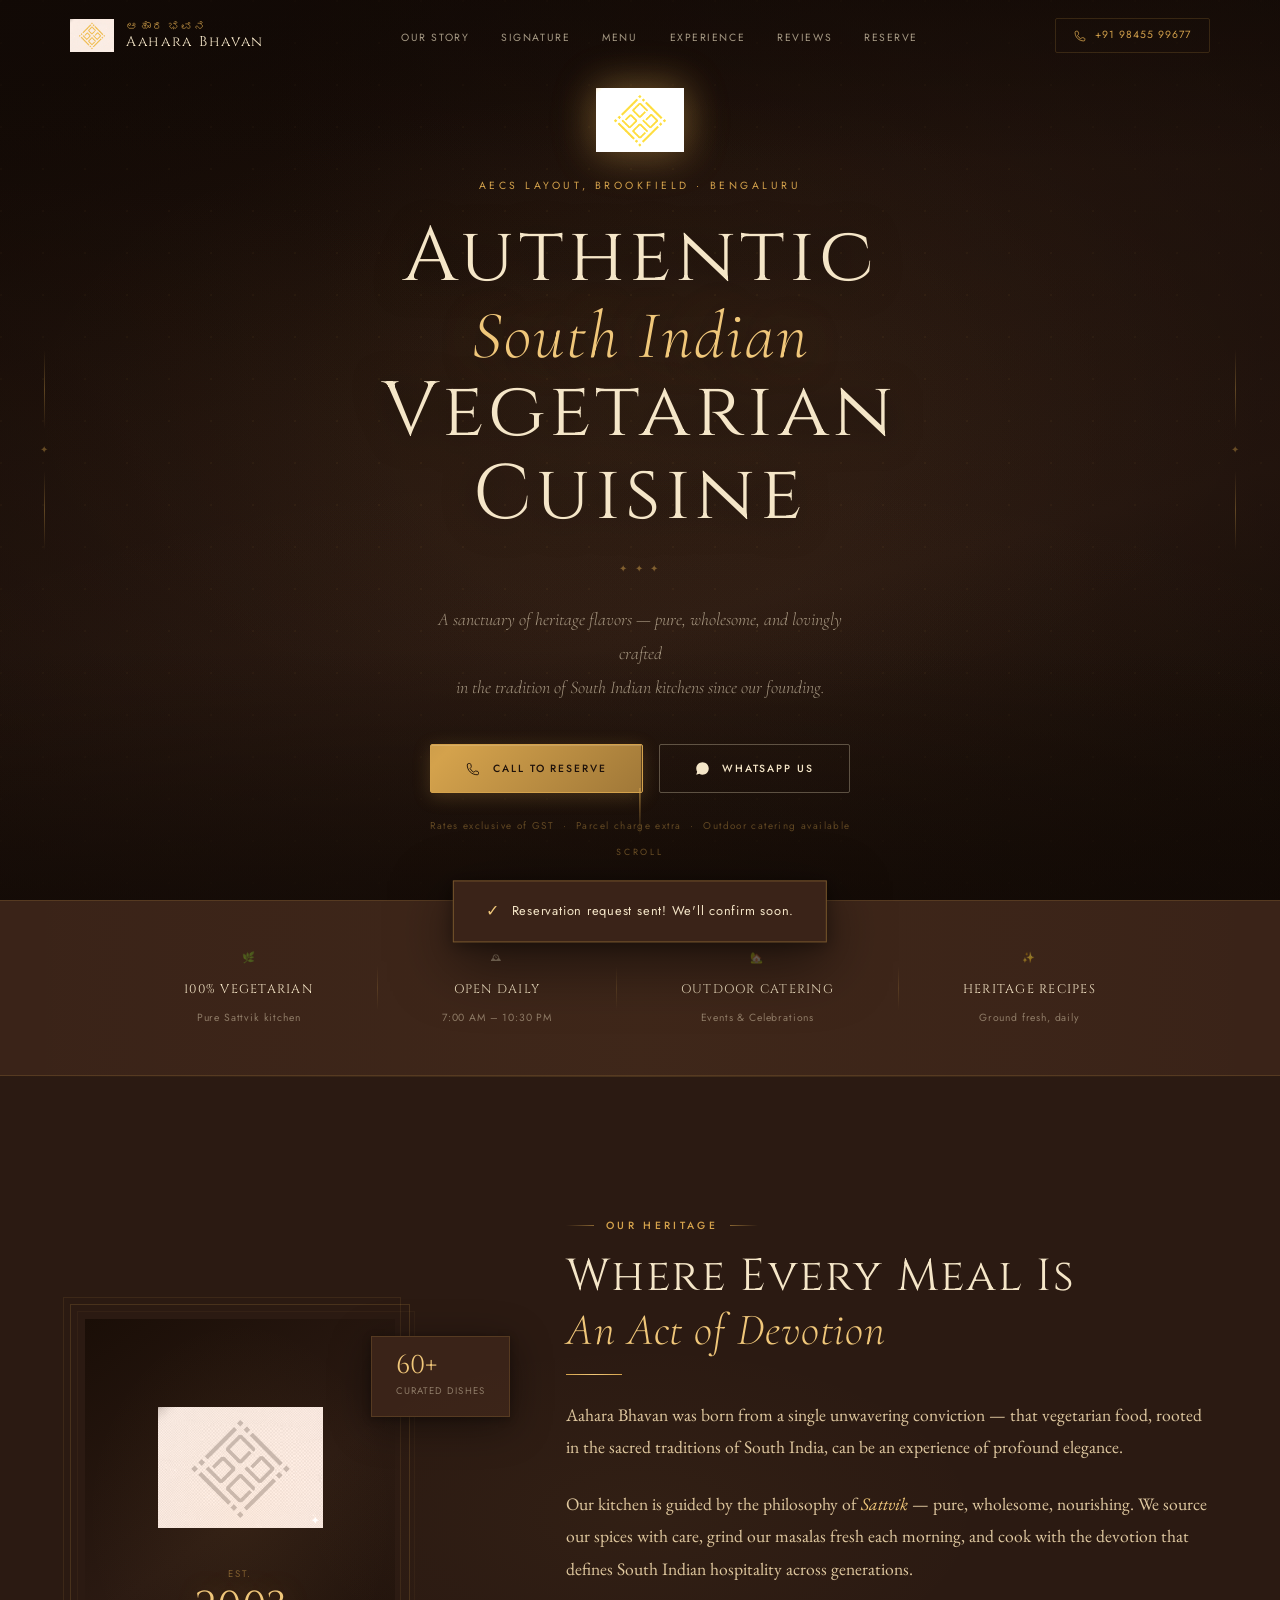
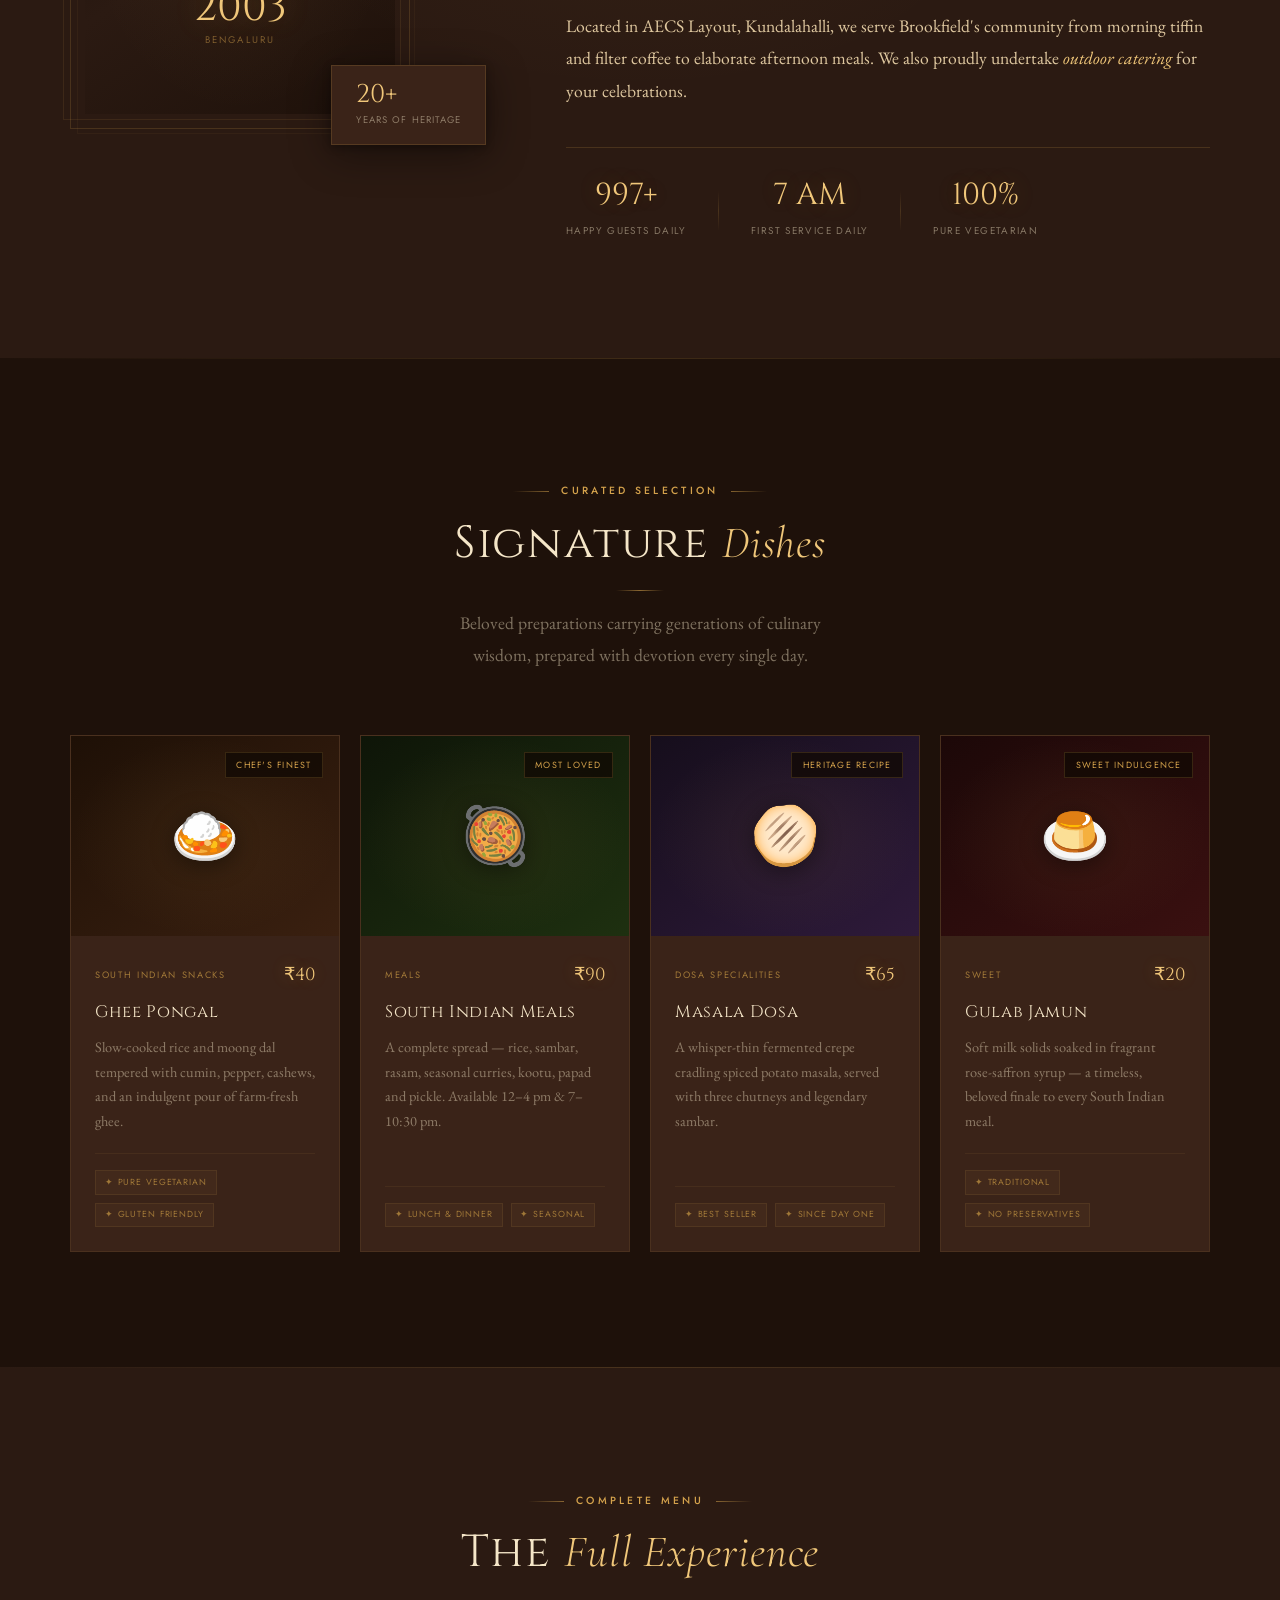
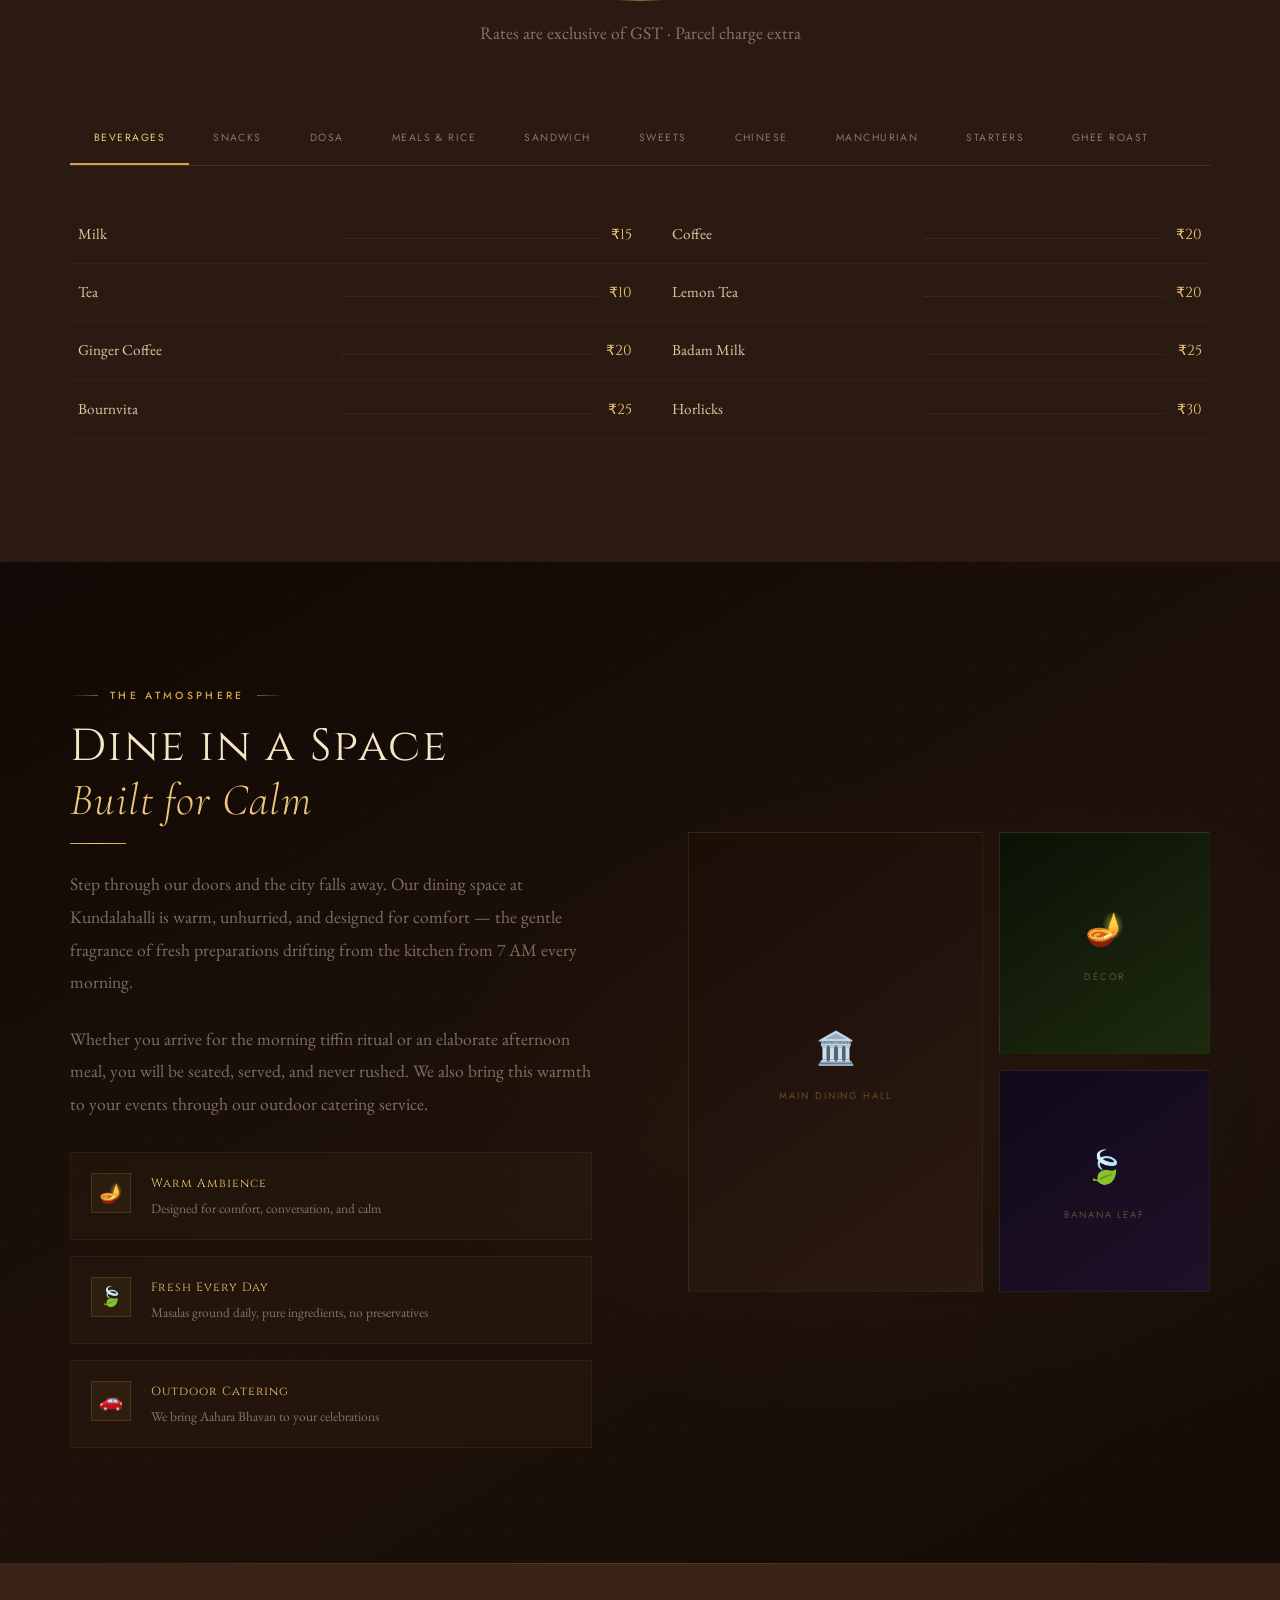
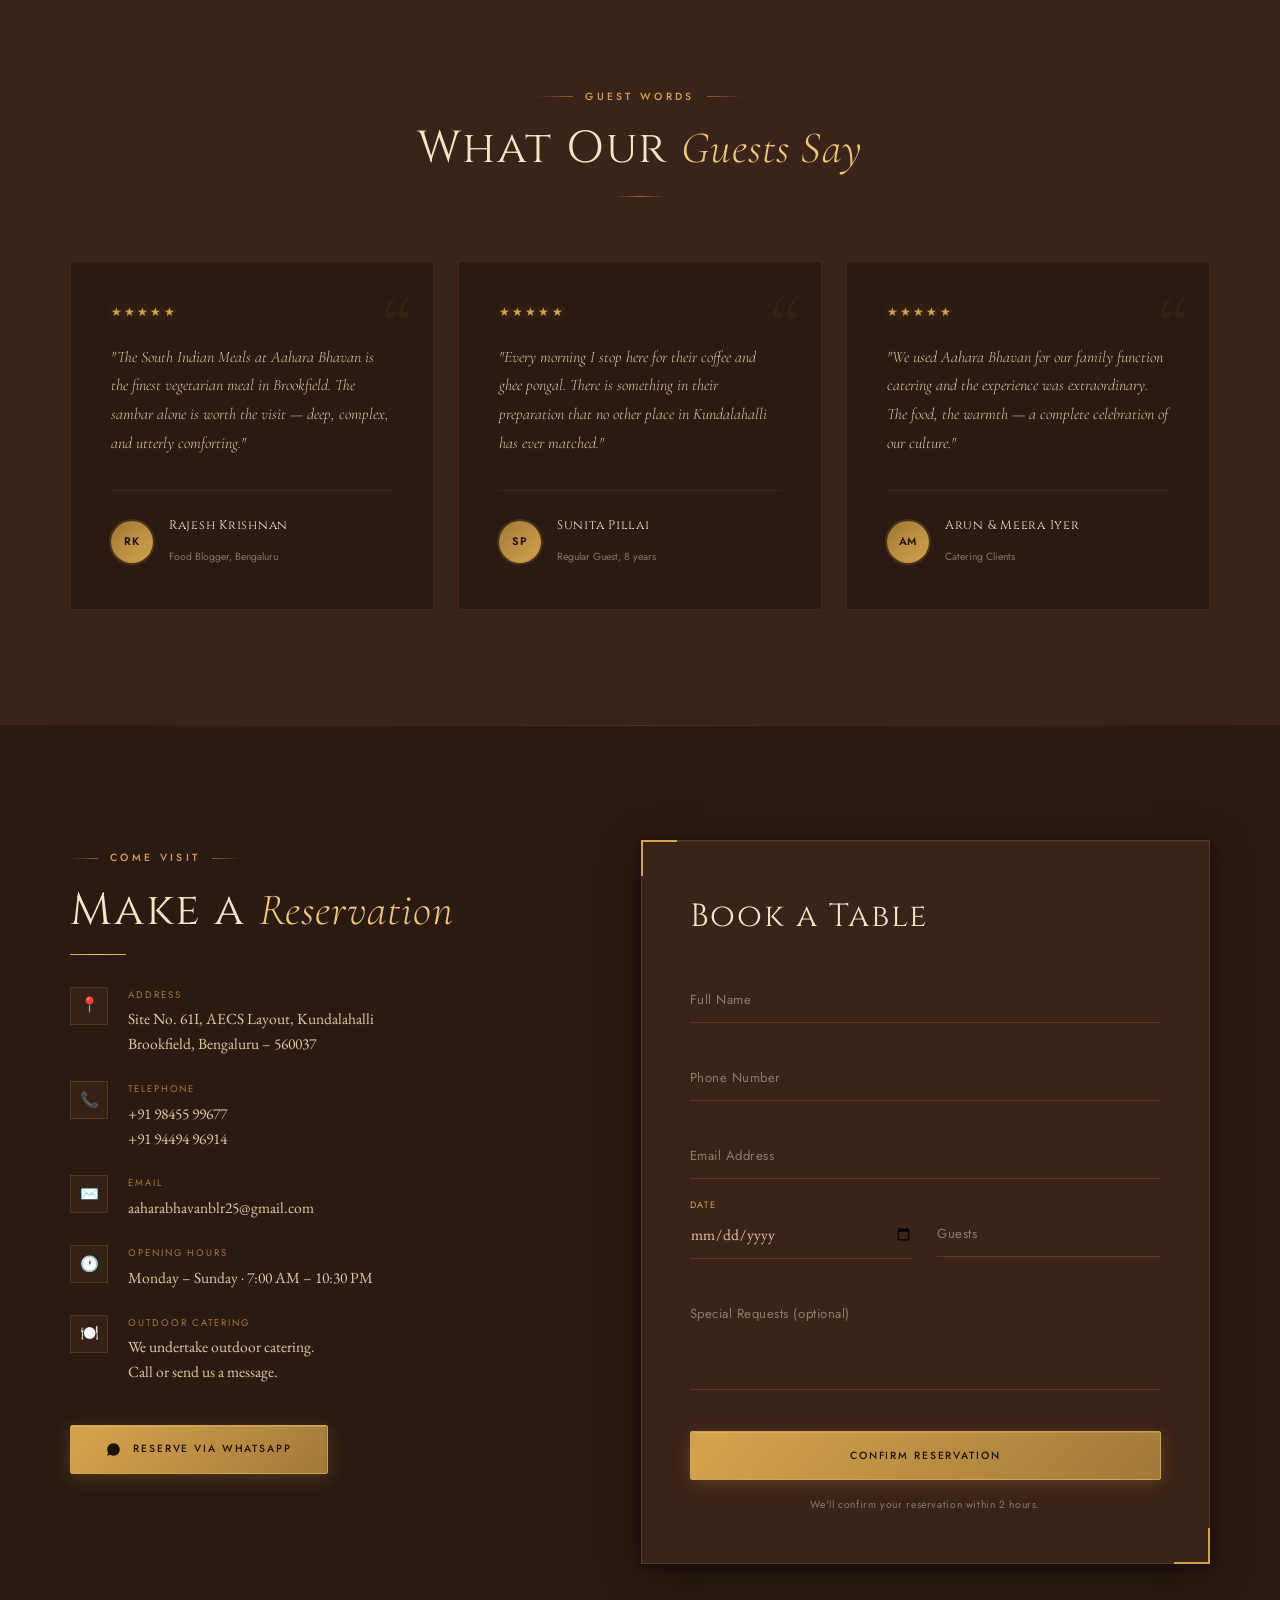
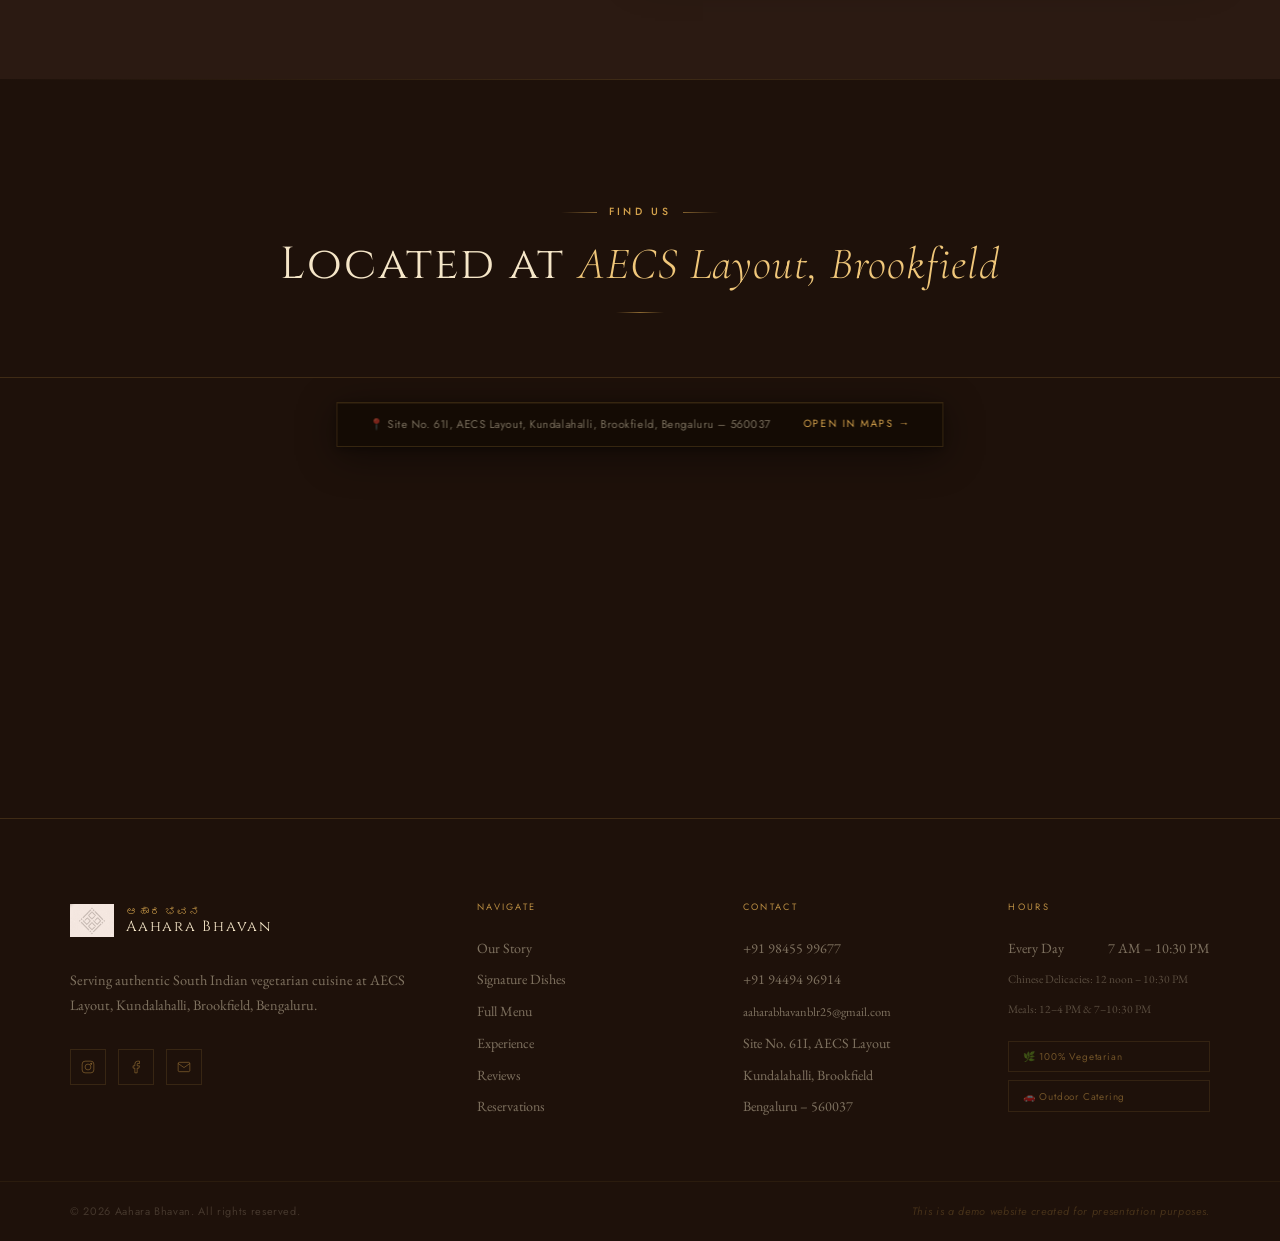
==== index.html @ 6ca9d51d "initial commit" ====
<!DOCTYPE html>
<html lang="en">
<head>
  <meta charset="UTF-8" />
  <meta name="viewport" content="width=device-width, initial-scale=1.0" />
  <meta name="description" content="Aahara Bhavan — Authentic South Indian Vegetarian Cuisine. AECS Layout, Kundalahalli, Brookfield, Bengaluru-560037. Pure vegetarian. Outdoor catering available." />
  <meta name="keywords" content="South Indian vegetarian restaurant, Bengaluru, dosa, thali, Aahara Bhavan, AECS Layout, Kundalahalli, Brookfield, outdoor catering" />
  <meta property="og:title" content="Aahara Bhavan | Authentic South Indian Vegetarian Cuisine" />
  <meta property="og:description" content="A sanctuary of authentic South Indian vegetarian cuisine in Brookfield, Bengaluru." />
  <meta property="og:type" content="website" />
  <title>Aahara Bhavan | Authentic South Indian Vegetarian Cuisine</title>

  <link rel="preconnect" href="https://fonts.googleapis.com" />
  <link rel="preconnect" href="https://fonts.gstatic.com" crossorigin />
  <link href="https://fonts.googleapis.com/css2?family=Cinzel:wght@400;500;600&family=Cormorant+Garamond:ital,wght@0,300;0,400;0,500;1,300;1,400;1,500&family=EB+Garamond:ital,wght@0,400;0,500;1,400;1,500&family=Jost:wght@300;400;500&display=swap" rel="stylesheet" />
  <link rel="stylesheet" href="style.css" />
</head>
<body>

<!-- ============================================================
     PRE-LOADER
============================================================ -->
<div class="preloader" id="preloader">
  <!-- Cinematic particle field -->
  <div class="pl-particles" aria-hidden="true">
    <span class="pl-particle"></span><span class="pl-particle"></span>
    <span class="pl-particle"></span><span class="pl-particle"></span>
    <span class="pl-particle"></span><span class="pl-particle"></span>
    <span class="pl-particle"></span><span class="pl-particle"></span>
  </div>
  <!-- Ambient ring -->
  <div class="pl-ring" aria-hidden="true"></div>
  <div class="pl-ring pl-ring--2" aria-hidden="true"></div>

  <div class="preloader-inner">
    <!-- The actual logo SVG with stroke-draw animation -->
    <img src="[data-uri]" alt="" class="pl-logo-img" aria-hidden="true" />
    <!-- Text reveal -->
    <div class="pl-text-wrap">
      <p class="pl-name">Aahara Bhavan</p>
      <div class="pl-rule" aria-hidden="true"></div>
      <p class="pl-tagline">Authentic South Indian Cuisine</p>
    </div>
    <!-- Progress bar -->
    <div class="pl-progress" aria-hidden="true">
      <div class="pl-progress__bar"></div>
    </div>
  </div>
</div>

<!-- ============================================================
     NAVIGATION
============================================================ -->
<nav class="navbar" id="navbar" role="navigation" aria-label="Main navigation">
  <div class="nav-container">

    <!-- Logo -->
    <a href="#hero" class="nav-logo" aria-label="Aahara Bhavan Home">
      <img src="[data-uri]" alt="Aahara Bhavan Logo" class="logo-img" />
      <div class="logo-wordmark">
        <span class="logo-script">ಆಹಾರ ಭವನ</span>
        <span class="logo-name">Aahara Bhavan</span>
      </div>
    </a>

    <!-- Links -->
    <ul class="nav-links" role="list">
      <li><a href="#story"        class="nav-link"><span>Our Story</span></a></li>
      <li><a href="#dishes"       class="nav-link"><span>Signature</span></a></li>
      <li><a href="#menu"         class="nav-link"><span>Menu</span></a></li>
      <li><a href="#experience"   class="nav-link"><span>Experience</span></a></li>
      <li><a href="#testimonials" class="nav-link"><span>Reviews</span></a></li>
      <li><a href="#contact"      class="nav-link"><span>Reserve</span></a></li>
    </ul>

    <!-- CTA + Hamburger -->
    <div class="nav-right">
      <a href="tel:+919845599677" class="nav-phone">
        <svg viewBox="0 0 24 24" fill="none" stroke="currentColor" stroke-width="1.5" aria-hidden="true"><path d="M2 6.5A2.5 2.5 0 014.5 4h1.372c.862 0 1.615.586 1.819 1.426l.75 3a2 2 0 01-.465 1.897L6.5 12a13.5 13.5 0 006 6l1.677-1.476a2 2 0 011.897-.465l3 .75A1.875 1.875 0 0120 18.628V20a2 2 0 01-2 2C8.955 22 2 15.045 2 6.5z"/></svg>
        +91 98455 99677
      </a>
      <button class="nav-toggle" id="navToggle" aria-label="Toggle menu" aria-expanded="false">
        <span class="bar"></span>
        <span class="bar"></span>
        <span class="bar"></span>
      </button>
    </div>

  </div>
</nav>

<!-- ============================================================
     HERO
============================================================ -->
<section class="hero" id="hero" aria-label="Hero">
  <!-- Layered background -->
  <div class="hero-bg" aria-hidden="true">
    <div class="hero-bg__grid"></div>
    <div class="hero-bg__radial"></div>
    <div class="hero-bg__vignette"></div>
  </div>

  <!-- Side ornaments -->
  <div class="hero-ornament hero-ornament--left" aria-hidden="true">
    <div class="orn-line"></div>
    <span class="orn-glyph">✦</span>
    <div class="orn-line"></div>
  </div>
  <div class="hero-ornament hero-ornament--right" aria-hidden="true">
    <div class="orn-line"></div>
    <span class="orn-glyph">✦</span>
    <div class="orn-line"></div>
  </div>

  <!-- Main content -->
  <div class="hero-content">
    <!-- Mark -->
    <div class="hero-mark" aria-hidden="true">
      <img src="[data-uri]" alt="" class="hero-logo-img" />
    </div>

    <p class="hero-location">AECS Layout, Brookfield · Bengaluru</p>

    <h1 class="hero-title">
      <span class="hero-title__line hero-title__line--1">Authentic</span>
      <span class="hero-title__line hero-title__line--2"><em>South Indian</em></span>
      <span class="hero-title__line hero-title__line--3">Vegetarian Cuisine</span>
    </h1>

    <div class="hero-divider" aria-hidden="true">
      <span class="hero-divider__rule"></span>
      <span class="hero-divider__glyph">✦ ✦ ✦</span>
      <span class="hero-divider__rule"></span>
    </div>

    <p class="hero-subtitle">
      A sanctuary of heritage flavors — pure, wholesome, and lovingly crafted<br class="hide-mobile" />
      in the tradition of South Indian kitchens since our founding.
    </p>

    <div class="hero-cta">
      <a href="tel:+919845599677" class="btn btn--gold">
        <svg viewBox="0 0 24 24" fill="none" stroke="currentColor" stroke-width="1.5" aria-hidden="true"><path d="M2 6.5A2.5 2.5 0 014.5 4h1.372c.862 0 1.615.586 1.819 1.426l.75 3a2 2 0 01-.465 1.897L6.5 12a13.5 13.5 0 006 6l1.677-1.476a2 2 0 011.897-.465l3 .75A1.875 1.875 0 0120 18.628V20a2 2 0 01-2 2C8.955 22 2 15.045 2 6.5z"/></svg>
        Call to Reserve
      </a>
      <a href="https://wa.me/919845599677" target="_blank" rel="noopener" class="btn btn--ghost">
        <svg viewBox="0 0 24 24" fill="currentColor" aria-hidden="true"><path d="M17.472 14.382c-.297-.149-1.758-.867-2.03-.967-.273-.099-.471-.148-.67.15-.197.297-.767.966-.94 1.164-.173.199-.347.223-.644.075-.297-.15-1.255-.463-2.39-1.475-.883-.788-1.48-1.761-1.653-2.059-.173-.297-.018-.458.13-.606.134-.133.298-.347.446-.52.149-.174.198-.298.298-.497.099-.198.05-.371-.025-.52-.075-.149-.669-1.612-.916-2.207-.242-.579-.487-.5-.669-.51-.173-.008-.371-.01-.57-.01-.198 0-.52.074-.792.372-.272.297-1.04 1.016-1.04 2.479 0 1.462 1.065 2.875 1.213 3.074.149.198 2.096 3.2 5.077 4.487.709.306 1.262.489 1.694.625.712.227 1.36.195 1.871.118.571-.085 1.758-.719 2.006-1.413.248-.694.248-1.289.173-1.413-.074-.124-.272-.198-.57-.347z"/><path d="M12 2C6.477 2 2 6.477 2 12c0 1.89.525 3.66 1.438 5.168L2 22l4.978-1.406A9.96 9.96 0 0012 22c5.523 0 10-4.477 10-10S17.523 2 12 2z"/></svg>
        WhatsApp Us
      </a>
    </div>

    <p class="hero-footnote">Rates exclusive of GST &nbsp;·&nbsp; Parcel charge extra &nbsp;·&nbsp; Outdoor catering available</p>
  </div>

  <!-- Scroll cue -->
  <div class="hero-scroll" aria-hidden="true">
    <div class="hero-scroll__line"></div>
    <span class="hero-scroll__label">Scroll</span>
  </div>
</section>

<!-- ============================================================
     BRAND PILLARS — Quick value-props strip
============================================================ -->
<section class="pillars" aria-label="Brand values">
  <div class="container">
    <ul class="pillars-list">
      <li class="pillar reveal-up">
        <span class="pillar-icon" aria-hidden="true">🌿</span>
        <strong>100% Vegetarian</strong>
        <span>Pure Sattvik kitchen</span>
      </li>
      <li class="pillar-divider" aria-hidden="true"></li>
      <li class="pillar reveal-up" style="--delay:.1s">
        <span class="pillar-icon" aria-hidden="true">🕰</span>
        <strong>Open Daily</strong>
        <span>7:00 AM – 10:30 PM</span>
      </li>
      <li class="pillar-divider" aria-hidden="true"></li>
      <li class="pillar reveal-up" style="--delay:.2s">
        <span class="pillar-icon" aria-hidden="true">🏡</span>
        <strong>Outdoor Catering</strong>
        <span>Events &amp; Celebrations</span>
      </li>
      <li class="pillar-divider" aria-hidden="true"></li>
      <li class="pillar reveal-up" style="--delay:.3s">
        <span class="pillar-icon" aria-hidden="true">✨</span>
        <strong>Heritage Recipes</strong>
        <span>Ground fresh, daily</span>
      </li>
    </ul>
  </div>
</section>

<!-- ============================================================
     BRAND STORY
============================================================ -->
<section class="story" id="story" aria-labelledby="story-heading">
  <div class="container">
    <div class="story-layout">

      <!-- Left: Visual panel -->
      <div class="story-visual">
        <div class="story-frame reveal-left">
          <div class="story-frame__inner">
            <img src="[data-uri]" alt="" class="story-brandmark-img" aria-hidden="true" />
            <div class="story-frame__text">
              <span class="story-frame__est">Est.</span>
              <span class="story-frame__year">2003</span>
              <span class="story-frame__city">Bengaluru</span>
            </div>
          </div>
        </div>
        <!-- Floating stat blocks -->
        <div class="story-stat story-stat--1 reveal-left" style="--delay:.2s">
          <strong>20+</strong><span>Years of Heritage</span>
        </div>
        <div class="story-stat story-stat--2 reveal-left" style="--delay:.3s">
          <strong>60+</strong><span>Curated Dishes</span>
        </div>
      </div>

      <!-- Right: Copy -->
      <div class="story-copy">
        <p class="section-eyebrow reveal-right">Our Heritage</p>
        <h2 class="section-heading reveal-right" id="story-heading">
          Where Every Meal Is<br /><em>An Act of Devotion</em>
        </h2>
        <div class="section-rule reveal-right" aria-hidden="true"></div>
        <p class="story-body reveal-right">
          Aahara Bhavan was born from a single unwavering conviction — that 
          vegetarian food, rooted in the sacred traditions of South India, 
          can be an experience of profound elegance.
        </p>
        <p class="story-body reveal-right" style="--delay:.1s">
          Our kitchen is guided by the philosophy of <em>Sattvik</em> — pure, 
          wholesome, nourishing. We source our spices with care, grind our masalas 
          fresh each morning, and cook with the devotion that defines South Indian 
          hospitality across generations.
        </p>
        <p class="story-body reveal-right" style="--delay:.15s">
          Located in AECS Layout, Kundalahalli, we serve Brookfield's community 
          from morning tiffin and filter coffee to elaborate afternoon meals. 
          We also proudly undertake <em>outdoor catering</em> for your celebrations.
        </p>
        <div class="story-stats reveal-right" style="--delay:.2s">
          <div class="story-stats__item">
            <strong>1000+</strong>
            <span>Happy Guests Daily</span>
          </div>
          <div class="story-stats__divider" aria-hidden="true"></div>
          <div class="story-stats__item">
            <strong>7 AM</strong>
            <span>First Service Daily</span>
          </div>
          <div class="story-stats__divider" aria-hidden="true"></div>
          <div class="story-stats__item">
            <strong>100%</strong>
            <span>Pure Vegetarian</span>
          </div>
        </div>
      </div>

    </div>
  </div>
</section>

<!-- ============================================================
     SIGNATURE DISHES
============================================================ -->
<section class="dishes" id="dishes" aria-labelledby="dishes-heading">
  <div class="container">
    <header class="section-header">
      <p class="section-eyebrow reveal-up">Curated Selection</p>
      <h2 class="section-heading reveal-up" id="dishes-heading">Signature <em>Dishes</em></h2>
      <p class="section-subheading reveal-up">
        Beloved preparations carrying generations of culinary wisdom, 
        prepared with devotion every single day.
      </p>
    </header>

    <div class="dishes-grid">

      <article class="dish-card reveal-up" style="--delay:0s">
        <div class="dish-card__image dish-card__image--1">
          <span class="dish-card__badge">Chef's Finest</span>
          <span class="dish-card__emoji" aria-hidden="true">🍛</span>
        </div>
        <div class="dish-card__body">
          <div class="dish-card__meta">
            <span class="dish-card__category">South Indian Snacks</span>
            <span class="dish-card__price">₹40</span>
          </div>
          <h3 class="dish-card__name">Ghee Pongal</h3>
          <p class="dish-card__desc">Slow-cooked rice and moong dal tempered with cumin, pepper, cashews, and an indulgent pour of farm-fresh ghee.</p>
          <ul class="dish-card__tags" aria-label="Dish attributes">
            <li>✦ Pure Vegetarian</li>
            <li>✦ Gluten Friendly</li>
          </ul>
        </div>
      </article>

      <article class="dish-card reveal-up" style="--delay:.12s">
        <div class="dish-card__image dish-card__image--2">
          <span class="dish-card__badge">Most Loved</span>
          <span class="dish-card__emoji" aria-hidden="true">🥘</span>
        </div>
        <div class="dish-card__body">
          <div class="dish-card__meta">
            <span class="dish-card__category">Meals</span>
            <span class="dish-card__price">₹90</span>
          </div>
          <h3 class="dish-card__name">South Indian Meals</h3>
          <p class="dish-card__desc">A complete spread — rice, sambar, rasam, seasonal curries, kootu, papad and pickle. Available 12–4 pm &amp; 7–10:30 pm.</p>
          <ul class="dish-card__tags" aria-label="Dish attributes">
            <li>✦ Lunch &amp; Dinner</li>
            <li>✦ Seasonal</li>
          </ul>
        </div>
      </article>

      <article class="dish-card reveal-up" style="--delay:.24s">
        <div class="dish-card__image dish-card__image--3">
          <span class="dish-card__badge">Heritage Recipe</span>
          <span class="dish-card__emoji" aria-hidden="true">🫓</span>
        </div>
        <div class="dish-card__body">
          <div class="dish-card__meta">
            <span class="dish-card__category">Dosa Specialities</span>
            <span class="dish-card__price">₹65</span>
          </div>
          <h3 class="dish-card__name">Masala Dosa</h3>
          <p class="dish-card__desc">A whisper-thin fermented crepe cradling spiced potato masala, served with three chutneys and legendary sambar.</p>
          <ul class="dish-card__tags" aria-label="Dish attributes">
            <li>✦ Best Seller</li>
            <li>✦ Since Day One</li>
          </ul>
        </div>
      </article>

      <article class="dish-card reveal-up" style="--delay:.36s">
        <div class="dish-card__image dish-card__image--4">
          <span class="dish-card__badge">Sweet Indulgence</span>
          <span class="dish-card__emoji" aria-hidden="true">🍮</span>
        </div>
        <div class="dish-card__body">
          <div class="dish-card__meta">
            <span class="dish-card__category">Sweet</span>
            <span class="dish-card__price">₹20</span>
          </div>
          <h3 class="dish-card__name">Gulab Jamun</h3>
          <p class="dish-card__desc">Soft milk solids soaked in fragrant rose-saffron syrup — a timeless, beloved finale to every South Indian meal.</p>
          <ul class="dish-card__tags" aria-label="Dish attributes">
            <li>✦ Traditional</li>
            <li>✦ No Preservatives</li>
          </ul>
        </div>
      </article>

    </div>
  </div>
</section>

<!-- ============================================================
     FULL MENU
============================================================ -->
<section class="menu" id="menu" aria-labelledby="menu-heading">
  <div class="container">
    <header class="section-header">
      <p class="section-eyebrow reveal-up">Complete Menu</p>
      <h2 class="section-heading reveal-up" id="menu-heading">The <em>Full Experience</em></h2>
      <p class="section-subheading reveal-up">Rates are exclusive of GST · Parcel charge extra</p>
    </header>

    <!-- Tab Navigation -->
    <div class="menu-nav reveal-up" role="tablist" aria-label="Menu categories">
      <button class="menu-tab is-active" role="tab" data-tab="beverages"  aria-selected="true"  aria-controls="tab-beverages">Beverages</button>
      <button class="menu-tab" role="tab" data-tab="snacks"     aria-selected="false" aria-controls="tab-snacks">Snacks</button>
      <button class="menu-tab" role="tab" data-tab="dosa"       aria-selected="false" aria-controls="tab-dosa">Dosa</button>
      <button class="menu-tab" role="tab" data-tab="meals"      aria-selected="false" aria-controls="tab-meals">Meals &amp; Rice</button>
      <button class="menu-tab" role="tab" data-tab="sandwich"   aria-selected="false" aria-controls="tab-sandwich">Sandwich</button>
      <button class="menu-tab" role="tab" data-tab="sweet"      aria-selected="false" aria-controls="tab-sweet">Sweets</button>
      <button class="menu-tab" role="tab" data-tab="chinese"    aria-selected="false" aria-controls="tab-chinese">Chinese</button>
      <button class="menu-tab" role="tab" data-tab="manchurian" aria-selected="false" aria-controls="tab-manchurian">Manchurian</button>
      <button class="menu-tab" role="tab" data-tab="starters"   aria-selected="false" aria-controls="tab-starters">Starters</button>
      <button class="menu-tab" role="tab" data-tab="ghee"       aria-selected="false" aria-controls="tab-ghee">Ghee Roast</button>
    </div>

    <!-- Panels -->
    <div class="menu-panels">

      <div class="menu-panel is-active" id="tab-beverages" role="tabpanel">
        <div class="menu-grid">
          <div class="menu-item"><span class="mi-name">Milk</span>           <span class="mi-dots"></span><span class="mi-price">₹15</span></div>
          <div class="menu-item"><span class="mi-name">Coffee</span>         <span class="mi-dots"></span><span class="mi-price">₹20</span></div>
          <div class="menu-item"><span class="mi-name">Tea</span>            <span class="mi-dots"></span><span class="mi-price">₹10</span></div>
          <div class="menu-item"><span class="mi-name">Lemon Tea</span>      <span class="mi-dots"></span><span class="mi-price">₹20</span></div>
          <div class="menu-item"><span class="mi-name">Ginger Coffee</span>  <span class="mi-dots"></span><span class="mi-price">₹20</span></div>
          <div class="menu-item"><span class="mi-name">Badam Milk</span>     <span class="mi-dots"></span><span class="mi-price">₹25</span></div>
          <div class="menu-item"><span class="mi-name">Bournvita</span>      <span class="mi-dots"></span><span class="mi-price">₹25</span></div>
          <div class="menu-item"><span class="mi-name">Horlicks</span>       <span class="mi-dots"></span><span class="mi-price">₹30</span></div>
        </div>
      </div>

      <div class="menu-panel" id="tab-snacks" role="tabpanel" hidden>
        <div class="menu-grid">
          <div class="menu-item"><span class="mi-name">Idly (2)</span>              <span class="mi-dots"></span><span class="mi-price">₹30</span></div>
          <div class="menu-item"><span class="mi-name">Vada (2)</span>              <span class="mi-dots"></span><span class="mi-price">₹40</span></div>
          <div class="menu-item"><span class="mi-name">Idly (3) + Vada (1)</span>  <span class="mi-dots"></span><span class="mi-price">₹60</span></div>
          <div class="menu-item"><span class="mi-name">Idly (2) + Vada (2)</span>  <span class="mi-dots"></span><span class="mi-price">₹60</span></div>
          <div class="menu-item"><span class="mi-name">Bisibele Bath</span>         <span class="mi-dots"></span><span class="mi-price">₹60</span></div>
          <div class="menu-item"><span class="mi-name">Rice Bath</span>             <span class="mi-dots"></span><span class="mi-price">₹40</span></div>
          <div class="menu-item"><span class="mi-name">Pongal <span class="mi-tag">Chef's Finest</span></span><span class="mi-dots"></span><span class="mi-price">₹40</span></div>
          <div class="menu-item"><span class="mi-name">Curd Rice</span>             <span class="mi-dots"></span><span class="mi-price">₹40</span></div>
          <div class="menu-item"><span class="mi-name">Poori</span>                 <span class="mi-dots"></span><span class="mi-price">₹40</span></div>
          <div class="menu-item"><span class="mi-name">Khara Bath</span>            <span class="mi-dots"></span><span class="mi-price">₹40</span></div>
          <div class="menu-item"><span class="mi-name">Kesari Bath</span>           <span class="mi-dots"></span><span class="mi-price">₹40</span></div>
          <div class="menu-item"><span class="mi-name">Chow Chow Bath</span>        <span class="mi-dots"></span><span class="mi-price">₹50</span></div>
          <div class="menu-item"><span class="mi-name">Pakoda / Bajji</span>        <span class="mi-dots"></span><span class="mi-price">₹45</span></div>
          <div class="menu-item"><span class="mi-name">Curd Vada</span>             <span class="mi-dots"></span><span class="mi-price">₹45</span></div>
          <div class="menu-item"><span class="mi-name">Rava Idly</span>             <span class="mi-dots"></span><span class="mi-price">₹50</span></div>
          <div class="menu-item"><span class="mi-name">Mangalore Buns (2)</span>    <span class="mi-dots"></span><span class="mi-price">₹50</span></div>
          <div class="menu-item"><span class="mi-name">Masala Vada</span>           <span class="mi-dots"></span><span class="mi-price">₹45</span></div>
          <div class="menu-item"><span class="mi-name">Bonda Soup</span>            <span class="mi-dots"></span><span class="mi-price">₹50</span></div>
        </div>
      </div>

      <div class="menu-panel" id="tab-dosa" role="tabpanel" hidden>
        <div class="menu-grid">
          <div class="menu-item"><span class="mi-name">Plain Dosa</span>           <span class="mi-dots"></span><span class="mi-price">₹55</span></div>
          <div class="menu-item"><span class="mi-name">Neer Dosa</span>            <span class="mi-dots"></span><span class="mi-price">₹65</span></div>
          <div class="menu-item"><span class="mi-name">Masala Dosa <span class="mi-tag">Best Seller</span></span><span class="mi-dots"></span><span class="mi-price">₹65</span></div>
          <div class="menu-item"><span class="mi-name">Onion Dosa</span>           <span class="mi-dots"></span><span class="mi-price">₹65</span></div>
          <div class="menu-item"><span class="mi-name">Set Dosa</span>             <span class="mi-dots"></span><span class="mi-price">₹70</span></div>
          <div class="menu-item"><span class="mi-name">Open Dosa</span>            <span class="mi-dots"></span><span class="mi-price">₹80</span></div>
          <div class="menu-item"><span class="mi-name">Tomato Dosa</span>          <span class="mi-dots"></span><span class="mi-price">₹80</span></div>
          <div class="menu-item"><span class="mi-name">Tomato Onion Dosa</span>    <span class="mi-dots"></span><span class="mi-price">₹85</span></div>
          <div class="menu-item"><span class="mi-name">Paper Masala Dosa</span>    <span class="mi-dots"></span><span class="mi-price">₹100</span></div>
          <div class="menu-item"><span class="mi-name">Paper Plain Dosa</span>     <span class="mi-dots"></span><span class="mi-price">₹90</span></div>
          <div class="menu-item"><span class="mi-name">Paneer Plain Dosa</span>    <span class="mi-dots"></span><span class="mi-price">₹95</span></div>
          <div class="menu-item"><span class="mi-name">Paneer Masala Dosa</span>   <span class="mi-dots"></span><span class="mi-price">₹100</span></div>
          <div class="menu-item"><span class="mi-name">Butter Plain Dosa</span>    <span class="mi-dots"></span><span class="mi-price">₹75</span></div>
          <div class="menu-item"><span class="mi-name">Butter Masala Dosa</span>   <span class="mi-dots"></span><span class="mi-price">₹100</span></div>
          <div class="menu-item"><span class="mi-name">Cheese Plain Dosa</span>    <span class="mi-dots"></span><span class="mi-price">₹90</span></div>
          <div class="menu-item"><span class="mi-name">Cheese Masala Dosa</span>   <span class="mi-dots"></span><span class="mi-price">₹100</span></div>
          <div class="menu-item"><span class="mi-name">Ghee Roast Dosa</span>      <span class="mi-dots"></span><span class="mi-price">₹90</span></div>
          <div class="menu-item"><span class="mi-name">Ghee Masala Dosa</span>     <span class="mi-dots"></span><span class="mi-price">₹100</span></div>
          <div class="menu-item"><span class="mi-name">Rava Dosa</span>            <span class="mi-dots"></span><span class="mi-price">₹80</span></div>
          <div class="menu-item"><span class="mi-name">Rava Masala Dosa</span>     <span class="mi-dots"></span><span class="mi-price">₹90</span></div>
          <div class="menu-item"><span class="mi-name">Rava Onion Dosa</span>      <span class="mi-dots"></span><span class="mi-price">₹90</span></div>
          <div class="menu-item"><span class="mi-name">Rava Onion Masala</span>    <span class="mi-dots"></span><span class="mi-price">₹100</span></div>
          <div class="menu-item"><span class="mi-name">Ragi Dosa</span>            <span class="mi-dots"></span><span class="mi-price">₹80</span></div>
          <div class="menu-item"><span class="mi-name">Special Dosa</span>         <span class="mi-dots"></span><span class="mi-price">₹100</span></div>
          <div class="menu-item"><span class="mi-name">Akki Rotti (1)</span>       <span class="mi-dots"></span><span class="mi-price">₹70</span></div>
        </div>
      </div>

      <div class="menu-panel" id="tab-meals" role="tabpanel" hidden>
        <p class="menu-timing">🕐 Meals served: 12 noon – 4 pm &amp; 7 pm – 10:30 pm</p>
        <div class="menu-grid">
          <div class="menu-item"><span class="mi-name">South Indian Meals <span class="mi-tag">Heritage</span></span><span class="mi-dots"></span><span class="mi-price">₹90</span></div>
          <div class="menu-item"><span class="mi-name">North Indian Meals</span> <span class="mi-dots"></span><span class="mi-price">₹140</span></div>
          <div class="menu-item"><span class="mi-name">Roti Curry</span>         <span class="mi-dots"></span><span class="mi-price">₹90</span></div>
          <div class="menu-item"><span class="mi-name">Chanka Batura</span>      <span class="mi-dots"></span><span class="mi-price">₹90</span></div>
          <div class="menu-item"><span class="mi-name">Dal Khichdi</span>        <span class="mi-dots"></span><span class="mi-price">₹140</span></div>
          <div class="menu-item"><span class="mi-name">Palak Khichdi</span>      <span class="mi-dots"></span><span class="mi-price">₹160</span></div>
        </div>
      </div>

      <div class="menu-panel" id="tab-sandwich" role="tabpanel" hidden>
        <div class="menu-grid">
          <div class="menu-item"><span class="mi-name">Veg Sandwich</span>                    <span class="mi-dots"></span><span class="mi-price">₹60</span></div>
          <div class="menu-item"><span class="mi-name">Veg Toast Sandwich</span>              <span class="mi-dots"></span><span class="mi-price">₹70</span></div>
          <div class="menu-item"><span class="mi-name">Bread Jam</span>                       <span class="mi-dots"></span><span class="mi-price">₹60</span></div>
          <div class="menu-item"><span class="mi-name">Bread Butter Jam</span>                <span class="mi-dots"></span><span class="mi-price">₹70</span></div>
          <div class="menu-item"><span class="mi-name">Bread Butter</span>                    <span class="mi-dots"></span><span class="mi-price">₹60</span></div>
          <div class="menu-item"><span class="mi-name">Toast Butter</span>                    <span class="mi-dots"></span><span class="mi-price">₹70</span></div>
          <div class="menu-item"><span class="mi-name">Cheese Sandwich</span>                 <span class="mi-dots"></span><span class="mi-price">₹80</span></div>
          <div class="menu-item"><span class="mi-name">Sandwich Toast (Veg Cheese)</span>    <span class="mi-dots"></span><span class="mi-price">₹90</span></div>
          <div class="menu-item"><span class="mi-name">Sandwich Toast (Mushroom)</span>       <span class="mi-dots"></span><span class="mi-price">₹95</span></div>
          <div class="menu-item"><span class="mi-name">Sandwich (Veg)</span>                  <span class="mi-dots"></span><span class="mi-price">₹80</span></div>
          <div class="menu-item"><span class="mi-name">Sandwich (Paneer)</span>               <span class="mi-dots"></span><span class="mi-price">₹90</span></div>
          <div class="menu-item"><span class="mi-name">Sandwich Toast (Paneer)</span>         <span class="mi-dots"></span><span class="mi-price">₹90</span></div>
        </div>
      </div>

      <div class="menu-panel" id="tab-sweet" role="tabpanel" hidden>
        <div class="menu-grid">
          <div class="menu-item"><span class="mi-name">Gulab Jamun <span class="mi-tag">Favourite</span></span><span class="mi-dots"></span><span class="mi-price">₹20</span></div>
          <div class="menu-item"><span class="mi-name">Carrot Halwa</span><span class="mi-dots"></span><span class="mi-price">₹55</span></div>
        </div>
      </div>

      <div class="menu-panel" id="tab-chinese" role="tabpanel" hidden>
        <p class="menu-timing">🕐 Chinese Delicacies available: 12 noon – 10:30 pm</p>
        <div class="menu-grid">
          <div class="menu-item"><span class="mi-name">Veg Noodles</span>         <span class="mi-dots"></span><span class="mi-price">₹115</span></div>
          <div class="menu-item"><span class="mi-name">Veg Schezwan</span>        <span class="mi-dots"></span><span class="mi-price">₹140</span></div>
          <div class="menu-item"><span class="mi-name">Singapore Noodles</span>   <span class="mi-dots"></span><span class="mi-price">₹150</span></div>
          <div class="menu-item"><span class="mi-name">Mushroom Noodles</span>    <span class="mi-dots"></span><span class="mi-price">₹150</span></div>
          <div class="menu-item"><span class="mi-name">Paneer Noodles</span>      <span class="mi-dots"></span><span class="mi-price">₹160</span></div>
          <div class="menu-item"><span class="mi-name">Schezwan Paneer</span>     <span class="mi-dots"></span><span class="mi-price">₹170</span></div>
          <div class="menu-item"><span class="mi-name">Garlic Noodles</span>      <span class="mi-dots"></span><span class="mi-price">₹140</span></div>
          <div class="menu-item"><span class="mi-name">Baby Corn Noodles</span>   <span class="mi-dots"></span><span class="mi-price">₹170</span></div>
          <div class="menu-item"><span class="mi-name">Hong Kong Noodles</span>   <span class="mi-dots"></span><span class="mi-price">₹170</span></div>
          <div class="menu-item"><span class="mi-name">American Chopsuey</span>   <span class="mi-dots"></span><span class="mi-price">₹180</span></div>
        </div>
      </div>

      <div class="menu-panel" id="tab-manchurian" role="tabpanel" hidden>
        <div class="menu-subcat">Soups</div>
        <div class="menu-grid">
          <div class="menu-item"><span class="mi-name">Cream of Tomato</span>   <span class="mi-dots"></span><span class="mi-price">₹70</span></div>
          <div class="menu-item"><span class="mi-name">Sweet Corn Veg</span>    <span class="mi-dots"></span><span class="mi-price">₹80</span></div>
          <div class="menu-item"><span class="mi-name">Sweet Corn Soup</span>   <span class="mi-dots"></span><span class="mi-price">₹80</span></div>
          <div class="menu-item"><span class="mi-name">Hot &amp; Sour Soup</span><span class="mi-dots"></span><span class="mi-price">₹80</span></div>
          <div class="menu-item"><span class="mi-name">Mushroom Soup</span>     <span class="mi-dots"></span><span class="mi-price">₹80</span></div>
          <div class="menu-item"><span class="mi-name">Veg Manchow Soup</span>  <span class="mi-dots"></span><span class="mi-price">₹80</span></div>
        </div>
        <div class="menu-subcat">Manchurian Dry</div>
        <div class="menu-grid">
          <div class="menu-item"><span class="mi-name">Gobi Manchurian</span>       <span class="mi-dots"></span><span class="mi-price">₹130</span></div>
          <div class="menu-item"><span class="mi-name">Mushroom Manchurian</span>   <span class="mi-dots"></span><span class="mi-price">₹145</span></div>
          <div class="menu-item"><span class="mi-name">Baby Corn Manchurian</span>  <span class="mi-dots"></span><span class="mi-price">₹145</span></div>
          <div class="menu-item"><span class="mi-name">Paneer Manchurian</span>     <span class="mi-dots"></span><span class="mi-price">₹165</span></div>
          <div class="menu-item"><span class="mi-name">Veg Ball Manchurian</span>   <span class="mi-dots"></span><span class="mi-price">₹145</span></div>
        </div>
        <div class="menu-subcat">Manchurian Gravy</div>
        <div class="menu-grid">
          <div class="menu-item"><span class="mi-name">Gobi Gravy</span>      <span class="mi-dots"></span><span class="mi-price">₹180</span></div>
          <div class="menu-item"><span class="mi-name">Mushroom Gravy</span>  <span class="mi-dots"></span><span class="mi-price">₹150</span></div>
          <div class="menu-item"><span class="mi-name">Baby Corn Gravy</span> <span class="mi-dots"></span><span class="mi-price">₹170</span></div>
          <div class="menu-item"><span class="mi-name">Paneer Gravy</span>    <span class="mi-dots"></span><span class="mi-price">₹175</span></div>
          <div class="menu-item"><span class="mi-name">Veg Ball Gravy</span>  <span class="mi-dots"></span><span class="mi-price">₹180</span></div>
        </div>
      </div>

      <div class="menu-panel" id="tab-starters" role="tabpanel" hidden>
        <div class="menu-subcat">Special Starters</div>
        <div class="menu-grid">
          <div class="menu-item"><span class="mi-name">Gobi 65</span>                  <span class="mi-dots"></span><span class="mi-price">₹100</span></div>
          <div class="menu-item"><span class="mi-name">Paneer 65</span>                <span class="mi-dots"></span><span class="mi-price">₹140</span></div>
          <div class="menu-item"><span class="mi-name">Mushroom Kebab</span>           <span class="mi-dots"></span><span class="mi-price">₹190</span></div>
          <div class="menu-item"><span class="mi-name">Gobi Kebab</span>               <span class="mi-dots"></span><span class="mi-price">₹180</span></div>
          <div class="menu-item"><span class="mi-name">Paneer Tikka Dry</span>         <span class="mi-dots"></span><span class="mi-price">₹200</span></div>
          <div class="menu-item"><span class="mi-name">Baby Corn Golden Fry</span>     <span class="mi-dots"></span><span class="mi-price">₹165</span></div>
          <div class="menu-item"><span class="mi-name">Green Chilly Gobi</span>        <span class="mi-dots"></span><span class="mi-price">₹120</span></div>
          <div class="menu-item"><span class="mi-name">Finger Chips</span>             <span class="mi-dots"></span><span class="mi-price">₹80</span></div>
        </div>
        <div class="menu-subcat">Chilly</div>
        <div class="menu-grid">
          <div class="menu-item"><span class="mi-name">Gobi Chilly</span>     <span class="mi-dots"></span><span class="mi-price">₹110</span></div>
          <div class="menu-item"><span class="mi-name">Mushroom Chilly</span> <span class="mi-dots"></span><span class="mi-price">₹140</span></div>
          <div class="menu-item"><span class="mi-name">Baby Corn Chilly</span><span class="mi-dots"></span><span class="mi-price">₹140</span></div>
          <div class="menu-item"><span class="mi-name">Paneer Chilly</span>   <span class="mi-dots"></span><span class="mi-price">₹165</span></div>
        </div>
      </div>

      <div class="menu-panel" id="tab-ghee" role="tabpanel" hidden>
        <div class="menu-subcat">Pepper Dry</div>
        <div class="menu-grid">
          <div class="menu-item"><span class="mi-name">Gobi Pepper Dry</span>      <span class="mi-dots"></span><span class="mi-price">₹100</span></div>
          <div class="menu-item"><span class="mi-name">Mushroom Pepper Dry</span>  <span class="mi-dots"></span><span class="mi-price">₹130</span></div>
          <div class="menu-item"><span class="mi-name">Baby Corn Pepper Dry</span> <span class="mi-dots"></span><span class="mi-price">₹140</span></div>
          <div class="menu-item"><span class="mi-name">Paneer Pepper Dry</span>    <span class="mi-dots"></span><span class="mi-price">₹160</span></div>
        </div>
        <div class="menu-subcat">Ghee Roast</div>
        <div class="menu-grid">
          <div class="menu-item"><span class="mi-name">Gobi Ghee Roast</span>      <span class="mi-dots"></span><span class="mi-price">₹120</span></div>
          <div class="menu-item"><span class="mi-name">Mushroom Ghee Roast</span>  <span class="mi-dots"></span><span class="mi-price">₹170</span></div>
          <div class="menu-item"><span class="mi-name">Baby Corn Ghee Roast</span> <span class="mi-dots"></span><span class="mi-price">₹160</span></div>
          <div class="menu-item"><span class="mi-name">Paneer Ghee Roast</span>    <span class="mi-dots"></span><span class="mi-price">₹190</span></div>
        </div>
      </div>

    </div><!-- /.menu-panels -->
  </div>
</section>

<!-- ============================================================
     EXPERIENCE
============================================================ -->
<section class="experience" id="experience" aria-labelledby="exp-heading">
  <div class="experience-bg" aria-hidden="true">
    <div class="experience-bg__pattern"></div>
  </div>
  <div class="container">
    <div class="experience-layout">

      <div class="experience-copy">
        <p class="section-eyebrow section-eyebrow--light reveal-left">The Atmosphere</p>
        <h2 class="section-heading section-heading--light reveal-left" id="exp-heading">
          Dine in a Space<br /><em>Built for Calm</em>
        </h2>
        <div class="section-rule section-rule--gold reveal-left" aria-hidden="true"></div>
        <p class="experience-body reveal-left">
          Step through our doors and the city falls away. Our dining space at Kundalahalli 
          is warm, unhurried, and designed for comfort — the gentle fragrance of fresh 
          preparations drifting from the kitchen from 7 AM every morning.
        </p>
        <p class="experience-body reveal-left" style="--delay:.1s">
          Whether you arrive for the morning tiffin ritual or an elaborate afternoon meal, 
          you will be seated, served, and never rushed. We also bring this warmth to your 
          events through our outdoor catering service.
        </p>
        <ul class="experience-features reveal-left" style="--delay:.15s">
          <li class="exp-feature">
            <span class="exp-feature__icon" aria-hidden="true">🪔</span>
            <div class="exp-feature__text">
              <strong>Warm Ambience</strong>
              <p>Designed for comfort, conversation, and calm</p>
            </div>
          </li>
          <li class="exp-feature">
            <span class="exp-feature__icon" aria-hidden="true">🍃</span>
            <div class="exp-feature__text">
              <strong>Fresh Every Day</strong>
              <p>Masalas ground daily, pure ingredients, no preservatives</p>
            </div>
          </li>
          <li class="exp-feature">
            <span class="exp-feature__icon" aria-hidden="true">🚗</span>
            <div class="exp-feature__text">
              <strong>Outdoor Catering</strong>
              <p>We bring Aahara Bhavan to your celebrations</p>
            </div>
          </li>
        </ul>
      </div>

      <div class="experience-gallery reveal-right">
        <div class="exp-card exp-card--main">
          <div class="exp-card__inner exp-card__inner--1">
            <span aria-hidden="true">🏛️</span>
            <p>Main Dining Hall</p>
          </div>
        </div>
        <div class="exp-card exp-card--sm">
          <div class="exp-card__inner exp-card__inner--2">
            <span aria-hidden="true">🪔</span>
            <p>Décor</p>
          </div>
        </div>
        <div class="exp-card exp-card--sm">
          <div class="exp-card__inner exp-card__inner--3">
            <span aria-hidden="true">🍃</span>
            <p>Banana Leaf</p>
          </div>
        </div>
      </div>

    </div>
  </div>
</section>

<!-- ============================================================
     TESTIMONIALS
============================================================ -->
<section class="testimonials" id="testimonials" aria-labelledby="testimonials-heading">
  <div class="container">
    <header class="section-header">
      <p class="section-eyebrow reveal-up">Guest Words</p>
      <h2 class="section-heading reveal-up" id="testimonials-heading">What Our <em>Guests Say</em></h2>
    </header>
    <div class="testimonials-grid">

      <article class="tcard reveal-up" style="--delay:0s">
        <div class="tcard__stars" aria-label="5 stars">★★★★★</div>
        <blockquote class="tcard__quote">
          "The South Indian Meals at Aahara Bhavan is the finest vegetarian meal in Brookfield. 
          The sambar alone is worth the visit — deep, complex, and utterly comforting."
        </blockquote>
        <footer class="tcard__author">
          <div class="tcard__avatar" aria-hidden="true">RK</div>
          <div class="tcard__info">
            <strong>Rajesh Krishnan</strong>
            <span>Food Blogger, Bengaluru</span>
          </div>
        </footer>
      </article>

      <article class="tcard reveal-up" style="--delay:.15s">
        <div class="tcard__stars" aria-label="5 stars">★★★★★</div>
        <blockquote class="tcard__quote">
          "Every morning I stop here for their coffee and ghee pongal. 
          There is something in their preparation that no other place in Kundalahalli has ever matched."
        </blockquote>
        <footer class="tcard__author">
          <div class="tcard__avatar" aria-hidden="true">SP</div>
          <div class="tcard__info">
            <strong>Sunita Pillai</strong>
            <span>Regular Guest, 8 years</span>
          </div>
        </footer>
      </article>

      <article class="tcard reveal-up" style="--delay:.3s">
        <div class="tcard__stars" aria-label="5 stars">★★★★★</div>
        <blockquote class="tcard__quote">
          "We used Aahara Bhavan for our family function catering and the experience was extraordinary. 
          The food, the warmth — a complete celebration of our culture."
        </blockquote>
        <footer class="tcard__author">
          <div class="tcard__avatar" aria-hidden="true">AM</div>
          <div class="tcard__info">
            <strong>Arun &amp; Meera Iyer</strong>
            <span>Catering Clients</span>
          </div>
        </footer>
      </article>

    </div>
  </div>
</section>

<!-- ============================================================
     RESERVATION / CONTACT
============================================================ -->
<section class="contact" id="contact" aria-labelledby="contact-heading">
  <div class="container">
    <div class="contact-layout">

      <!-- Info column -->
      <div class="contact-info">
        <p class="section-eyebrow reveal-left">Come Visit</p>
        <h2 class="section-heading reveal-left" id="contact-heading">Make a <em>Reservation</em></h2>
        <div class="section-rule reveal-left" aria-hidden="true"></div>

        <address class="contact-details reveal-left" style="--delay:.1s">
          <div class="contact-item">
            <span class="contact-item__icon" aria-hidden="true">📍</span>
            <div>
              <strong>Address</strong>
              <p>Site No. 61I, AECS Layout, Kundalahalli<br />Brookfield, Bengaluru – 560037</p>
            </div>
          </div>
          <div class="contact-item">
            <span class="contact-item__icon" aria-hidden="true">📞</span>
            <div>
              <strong>Telephone</strong>
              <p><a href="tel:+919845599677">+91 98455 99677</a><br /><a href="tel:+919449496914">+91 94494 96914</a></p>
            </div>
          </div>
          <div class="contact-item">
            <span class="contact-item__icon" aria-hidden="true">✉️</span>
            <div>
              <strong>Email</strong>
              <p><a href="mailto:aaharabhavanblr25@gmail.com">aaharabhavanblr25@gmail.com</a></p>
            </div>
          </div>
          <div class="contact-item">
            <span class="contact-item__icon" aria-hidden="true">🕐</span>
            <div>
              <strong>Opening Hours</strong>
              <p>Monday – Sunday · 7:00 AM – 10:30 PM</p>
            </div>
          </div>
          <div class="contact-item">
            <span class="contact-item__icon" aria-hidden="true">🍽️</span>
            <div>
              <strong>Outdoor Catering</strong>
              <p>We undertake outdoor catering.<br />Call or send us a message.</p>
            </div>
          </div>
        </address>

        <a href="https://wa.me/919845599677" target="_blank" rel="noopener" class="btn btn--gold reveal-left" style="--delay:.2s">
          <svg viewBox="0 0 24 24" fill="currentColor" aria-hidden="true" style="width:15px;height:15px;flex-shrink:0"><path d="M17.472 14.382c-.297-.149-1.758-.867-2.03-.967-.273-.099-.471-.148-.67.15-.197.297-.767.966-.94 1.164-.173.199-.347.223-.644.075-.297-.15-1.255-.463-2.39-1.475-.883-.788-1.48-1.761-1.653-2.059-.173-.297-.018-.458.13-.606.134-.133.298-.347.446-.52.149-.174.198-.298.298-.497.099-.198.05-.371-.025-.52-.075-.149-.669-1.612-.916-2.207-.242-.579-.487-.5-.669-.51-.173-.008-.371-.01-.57-.01-.198 0-.52.074-.792.372-.272.297-1.04 1.016-1.04 2.479 0 1.462 1.065 2.875 1.213 3.074.149.198 2.096 3.2 5.077 4.487.709.306 1.262.489 1.694.625.712.227 1.36.195 1.871.118.571-.085 1.758-.719 2.006-1.413.248-.694.248-1.289.173-1.413-.074-.124-.272-.198-.57-.347z"/><path d="M12 2C6.477 2 2 6.477 2 12c0 1.89.525 3.66 1.438 5.168L2 22l4.978-1.406A9.96 9.96 0 0012 22c5.523 0 10-4.477 10-10S17.523 2 12 2z"/></svg>
          Reserve via WhatsApp
        </a>
      </div>

      <!-- Form column -->
      <div class="contact-form-wrap reveal-right">
        <form class="contact-form" id="reservationForm" novalidate>
          <h3 class="form-heading">Book a Table</h3>
          <div class="form-group">
            <input type="text"  id="fname"   name="name"   required placeholder=" " autocomplete="name" />
            <label for="fname">Full Name</label>
            <span class="form-bar" aria-hidden="true"></span>
          </div>
          <div class="form-group">
            <input type="tel"   id="fphone"  name="phone"  required placeholder=" " autocomplete="tel" />
            <label for="fphone">Phone Number</label>
            <span class="form-bar" aria-hidden="true"></span>
          </div>
          <div class="form-group">
            <input type="email" id="femail"  name="email"  required placeholder=" " autocomplete="email" />
            <label for="femail">Email Address</label>
            <span class="form-bar" aria-hidden="true"></span>
          </div>
          <div class="form-row">
            <div class="form-group">
              <input type="date" id="fdate" name="date" required placeholder=" " />
              <label for="fdate">Date</label>
              <span class="form-bar" aria-hidden="true"></span>
            </div>
            <div class="form-group">
              <select id="fguests" name="guests" required>
                <option value="" disabled selected></option>
                <option value="1">1 Guest</option>
                <option value="2">2 Guests</option>
                <option value="3">3 Guests</option>
                <option value="4">4 Guests</option>
                <option value="5+">5+ Guests</option>
              </select>
              <label for="fguests">Guests</label>
              <span class="form-bar" aria-hidden="true"></span>
            </div>
          </div>
          <div class="form-group">
            <textarea id="fmessage" name="message" rows="3" placeholder=" "></textarea>
            <label for="fmessage">Special Requests (optional)</label>
            <span class="form-bar" aria-hidden="true"></span>
          </div>
          <button type="submit" class="btn btn--gold btn--full">Confirm Reservation</button>
          <p class="form-note">We'll confirm your reservation within 2 hours.</p>
        </form>
      </div>

    </div>
  </div>
</section>

<!-- ============================================================
     MAP
============================================================ -->
<section class="location" id="location" aria-labelledby="location-heading">
  <div class="container">
    <header class="section-header">
      <p class="section-eyebrow reveal-up">Find Us</p>
      <h2 class="section-heading reveal-up" id="location-heading">
        Located at <em>AECS Layout, Brookfield</em>
      </h2>
    </header>
  </div>
  <div class="map-wrap reveal-up">
    <div class="map-bar">
      <span>📍 Site No. 61I, AECS Layout, Kundalahalli, Brookfield, Bengaluru – 560037</span>
      <a href="https://maps.google.com/?q=AECS+Layout+Kundalahalli+Brookfield+Bengaluru+560037"
         target="_blank" rel="noopener" class="map-bar__link">Open in Maps →</a>
    </div>
    <iframe
      title="Aahara Bhavan location on map"
      src="https://www.google.com/maps/embed?pb=!1m18!1m12!1m3!1d3887.491773699506!2d77.70057307507624!3d12.98408918732282!2m3!1f0!2f0!3f0!3m2!1i1024!2i768!4f13.1!3m3!1m2!1s0x3bae1159d6e23259%3A0x15c0a6a265cf7fcc!2sAECS%20Layout%2C%20Kundalahalli%2C%20Bengaluru%2C%20Karnataka%20560037!5e0!3m2!1sen!2sin!4v1700000000000!5m2!1sen!2sin"
      width="100%" height="440" style="border:0;display:block" allowfullscreen
      loading="lazy" referrerpolicy="no-referrer-when-downgrade">
    </iframe>
  </div>
</section>

<!-- ============================================================
     FOOTER
============================================================ -->
<footer class="footer" role="contentinfo">
  <div class="footer-main">
    <div class="container">
      <div class="footer-grid">

        <!-- Brand -->
        <div class="footer-brand">
          <div class="footer-logo">
            <img src="[data-uri]" alt="Aahara Bhavan Logo" class="footer-logo-img" />
            <div class="logo-wordmark">
              <span class="logo-script">ಆಹಾರ ಭವನ</span>
              <span class="logo-name">Aahara Bhavan</span>
            </div>
          </div>
          <p class="footer-tagline">
            Serving authentic South Indian vegetarian cuisine at AECS Layout, 
            Kundalahalli, Brookfield, Bengaluru.
          </p>
          <div class="footer-socials">
            <a href="#" class="footer-social" aria-label="Instagram">
              <svg viewBox="0 0 24 24" fill="none" stroke="currentColor" stroke-width="1.5"><rect x="2" y="2" width="20" height="20" rx="5"/><circle cx="12" cy="12" r="5"/><circle cx="17.5" cy="6.5" r="1" fill="currentColor"/></svg>
            </a>
            <a href="#" class="footer-social" aria-label="Facebook">
              <svg viewBox="0 0 24 24" fill="none" stroke="currentColor" stroke-width="1.5"><path d="M18 2h-3a5 5 0 00-5 5v3H7v4h3v8h4v-8h3l1-4h-4V7a1 1 0 011-1h3z"/></svg>
            </a>
            <a href="mailto:aaharabhavanblr25@gmail.com" class="footer-social" aria-label="Email">
              <svg viewBox="0 0 24 24" fill="none" stroke="currentColor" stroke-width="1.5"><path d="M4 4h16c1.1 0 2 .9 2 2v12c0 1.1-.9 2-2 2H4c-1.1 0-2-.9-2-2V6c0-1.1.9-2 2-2z"/><polyline points="22,6 12,13 2,6"/></svg>
            </a>
          </div>
        </div>

        <!-- Navigate -->
        <div class="footer-col">
          <h4 class="footer-col__heading">Navigate</h4>
          <ul class="footer-col__links">
            <li><a href="#story">Our Story</a></li>
            <li><a href="#dishes">Signature Dishes</a></li>
            <li><a href="#menu">Full Menu</a></li>
            <li><a href="#experience">Experience</a></li>
            <li><a href="#testimonials">Reviews</a></li>
            <li><a href="#contact">Reservations</a></li>
          </ul>
        </div>

        <!-- Contact -->
        <div class="footer-col">
          <h4 class="footer-col__heading">Contact</h4>
          <ul class="footer-col__links">
            <li><a href="tel:+919845599677">+91 98455 99677</a></li>
            <li><a href="tel:+919449496914">+91 94494 96914</a></li>
            <li><a href="mailto:aaharabhavanblr25@gmail.com" class="footer-email">aaharabhavanblr25@gmail.com</a></li>
            <li>Site No. 61I, AECS Layout</li>
            <li>Kundalahalli, Brookfield</li>
            <li>Bengaluru – 560037</li>
          </ul>
        </div>

        <!-- Hours -->
        <div class="footer-col">
          <h4 class="footer-col__heading">Hours</h4>
          <ul class="footer-col__links">
            <li class="footer-hours">
              <span>Every Day</span><span>7 AM – 10:30 PM</span>
            </li>
            <li class="footer-hours-note">Chinese Delicacies: 12 noon – 10:30 PM</li>
            <li class="footer-hours-note">Meals: 12–4 PM &amp; 7–10:30 PM</li>
          </ul>
          <div class="footer-badges">
            <span class="footer-badge">🌿 100% Vegetarian</span>
            <span class="footer-badge">🚗 Outdoor Catering</span>
          </div>
        </div>

      </div>
    </div>
  </div>
  <div class="footer-bottom">
    <div class="container">
      <p>© <span id="year">2024</span> Aahara Bhavan. All rights reserved.</p>
      <p class="footer-disclaimer">This is a demo website created for presentation purposes.</p>
    </div>
  </div>
</footer>

<!-- Toast notification -->
<div class="toast" id="toast" role="alert" aria-live="polite">
  <span class="toast-icon" aria-hidden="true">✓</span>
  Reservation request sent! We'll confirm soon.
</div>

<script src="first.js"></script>
</body>
</html>
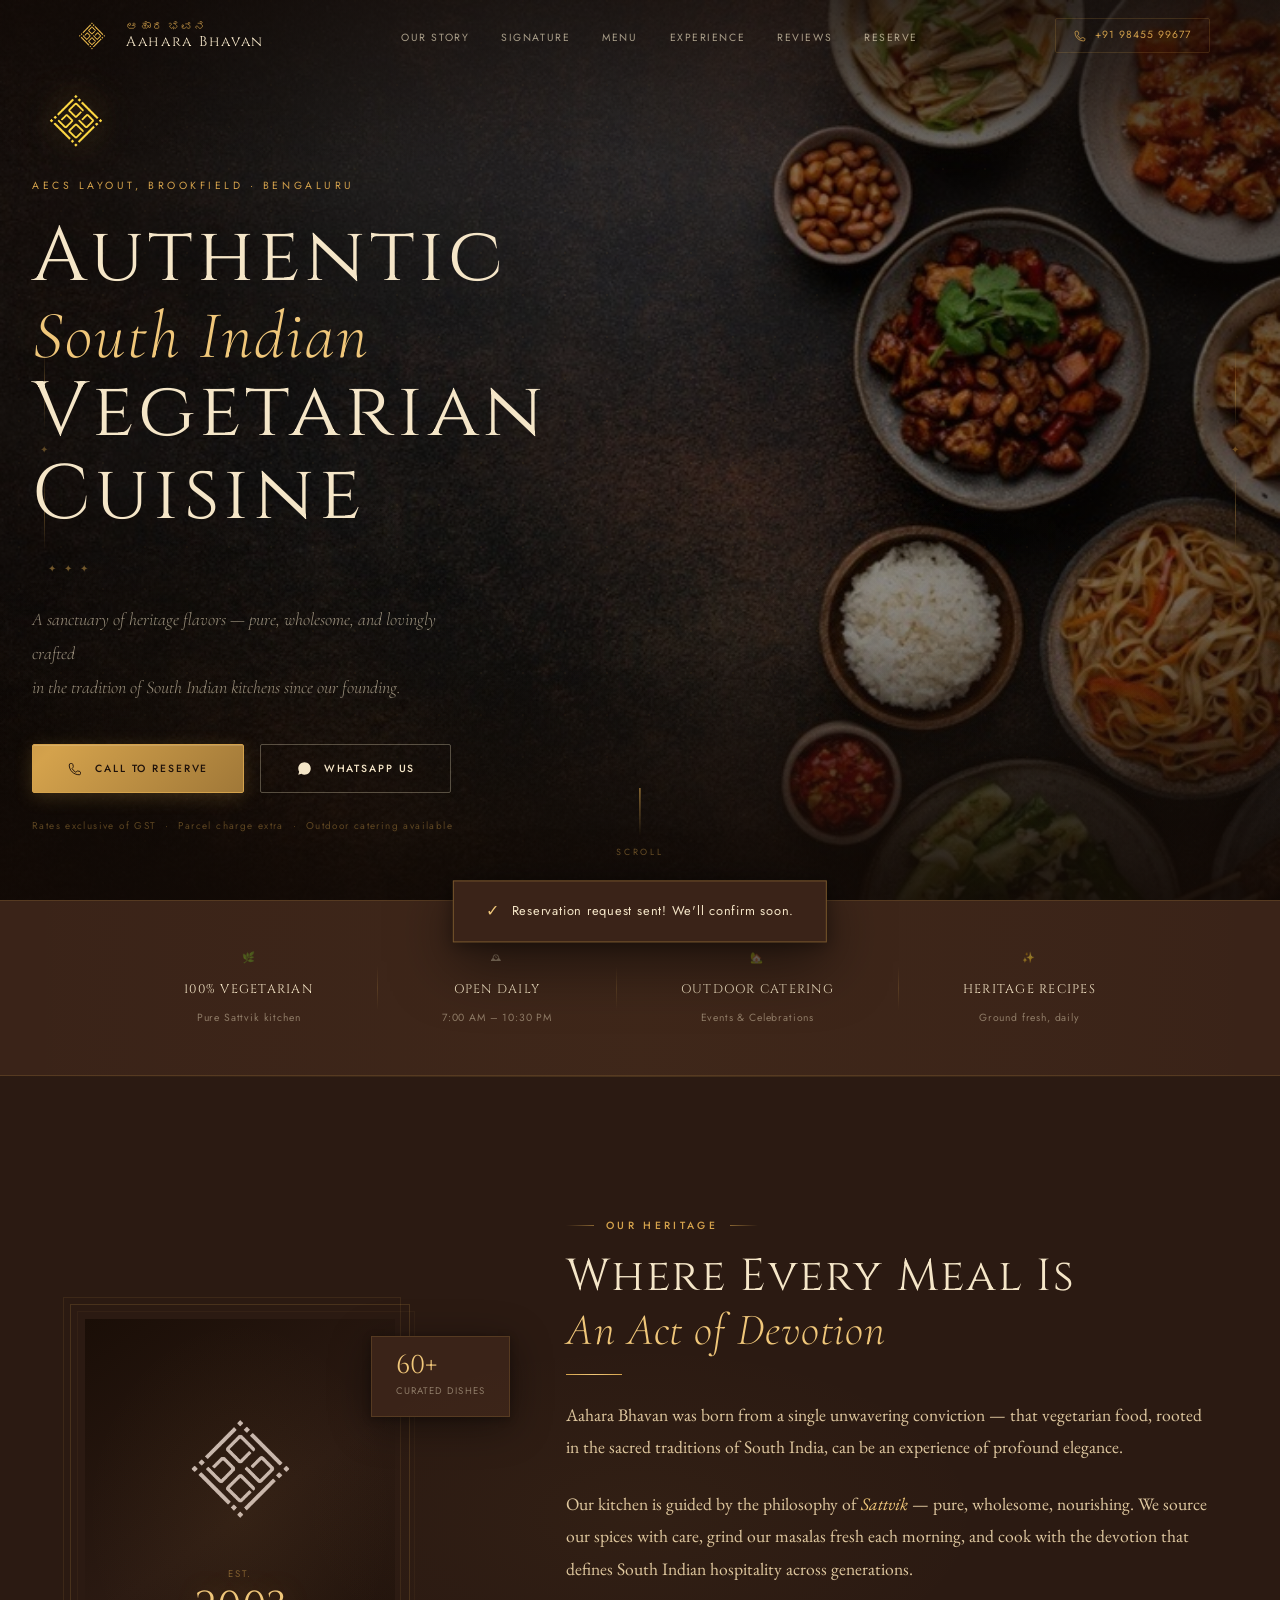
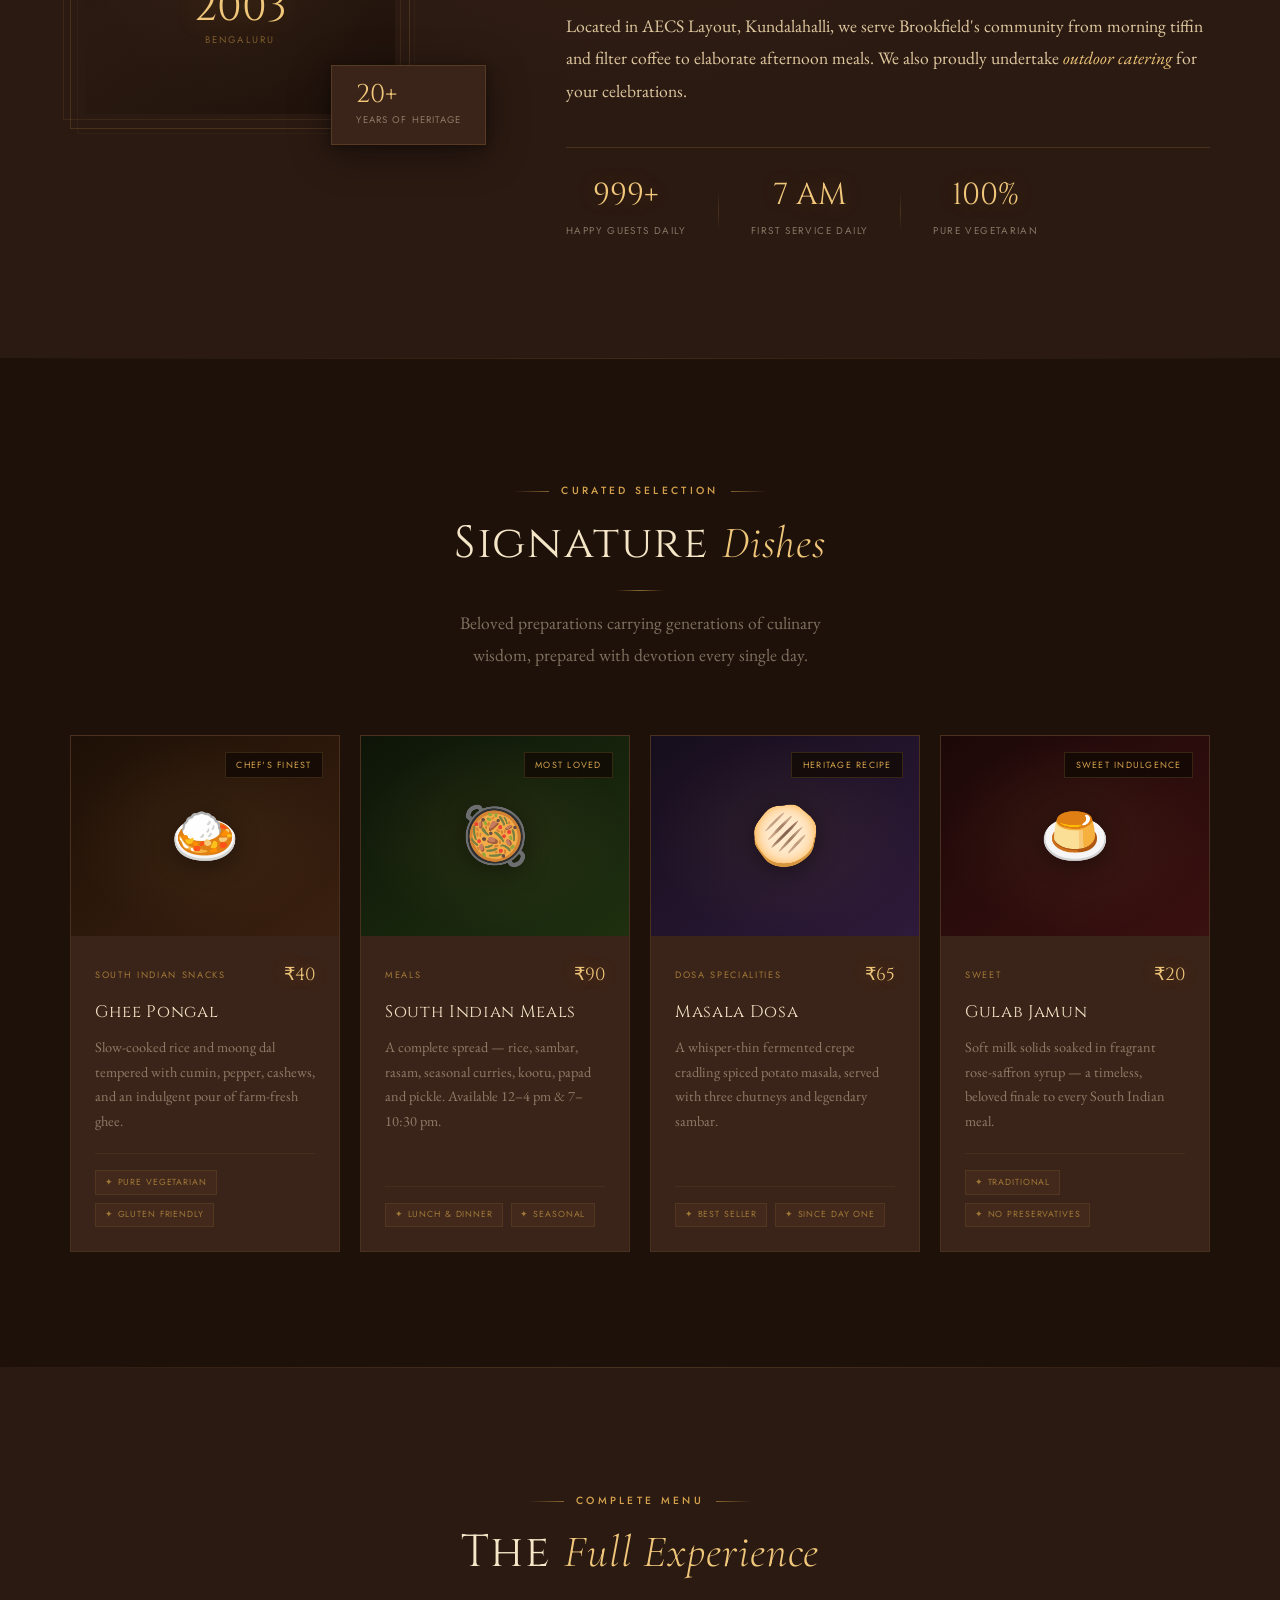
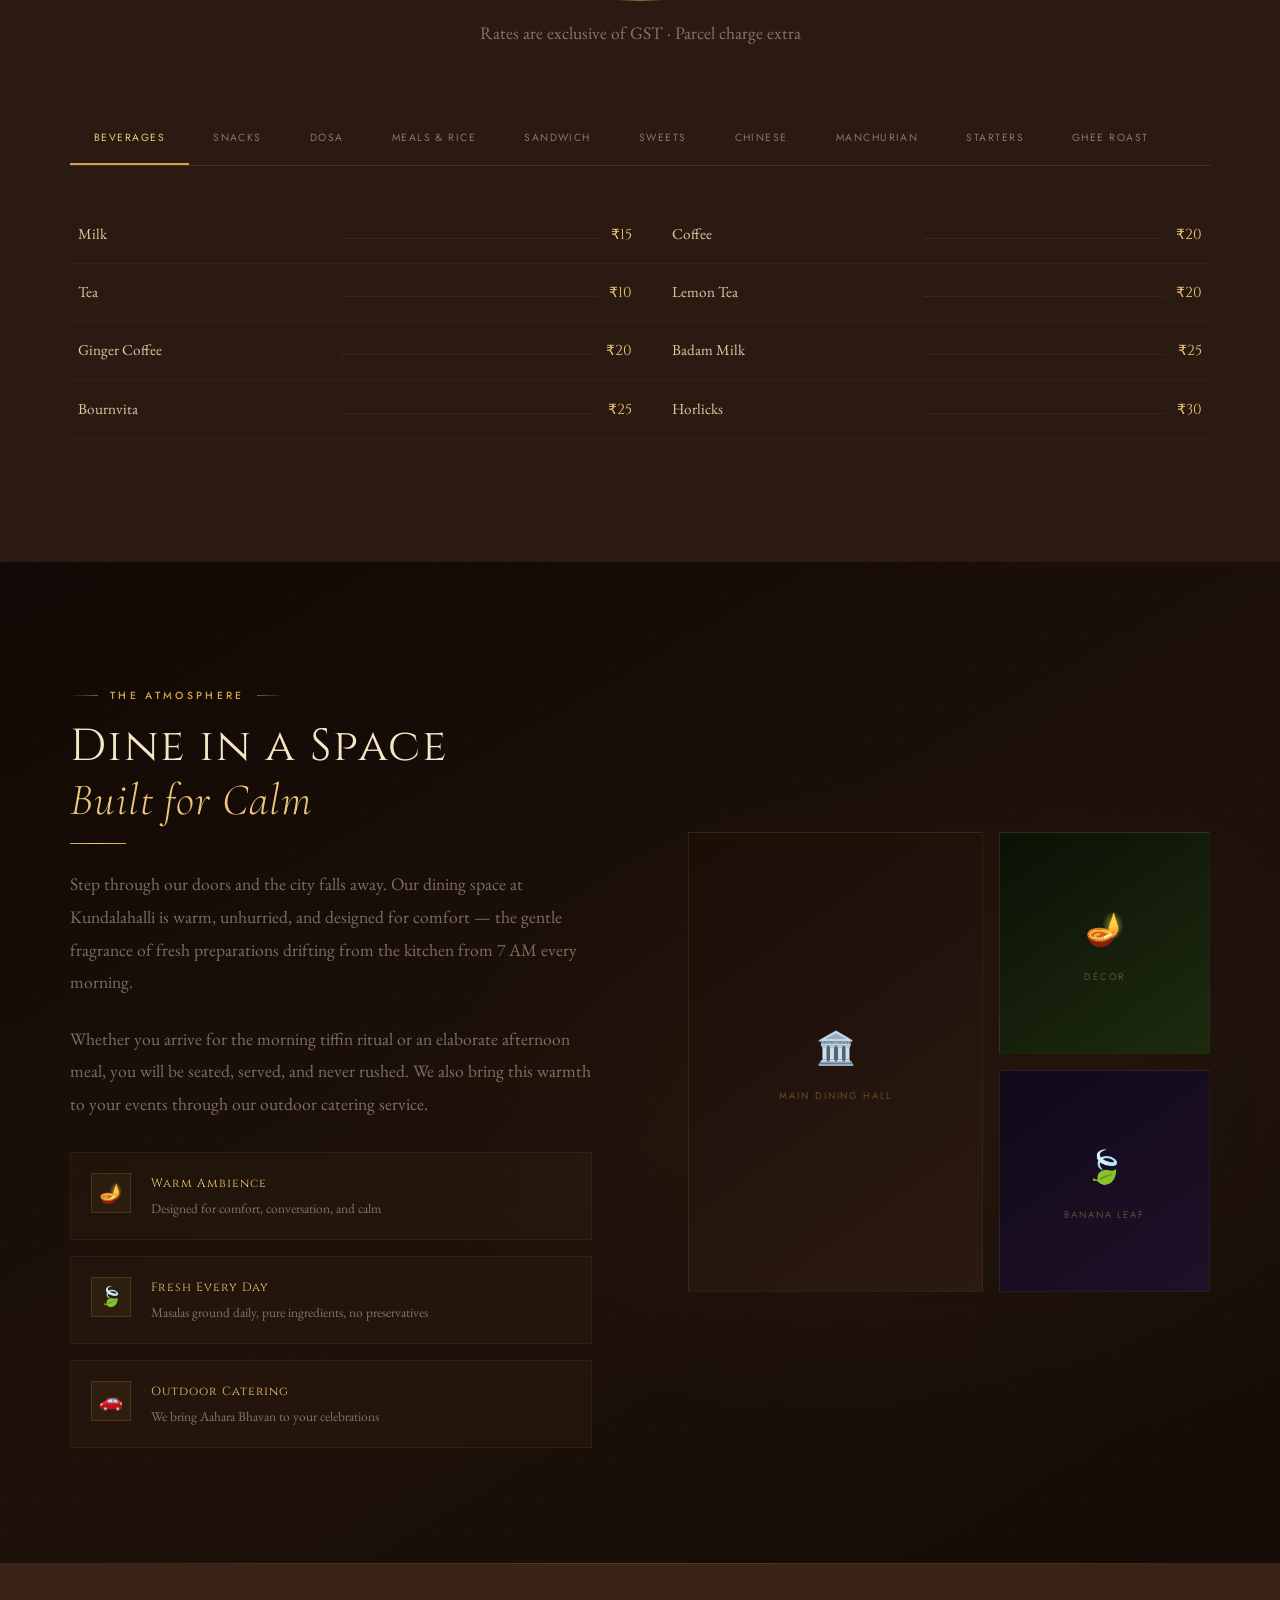
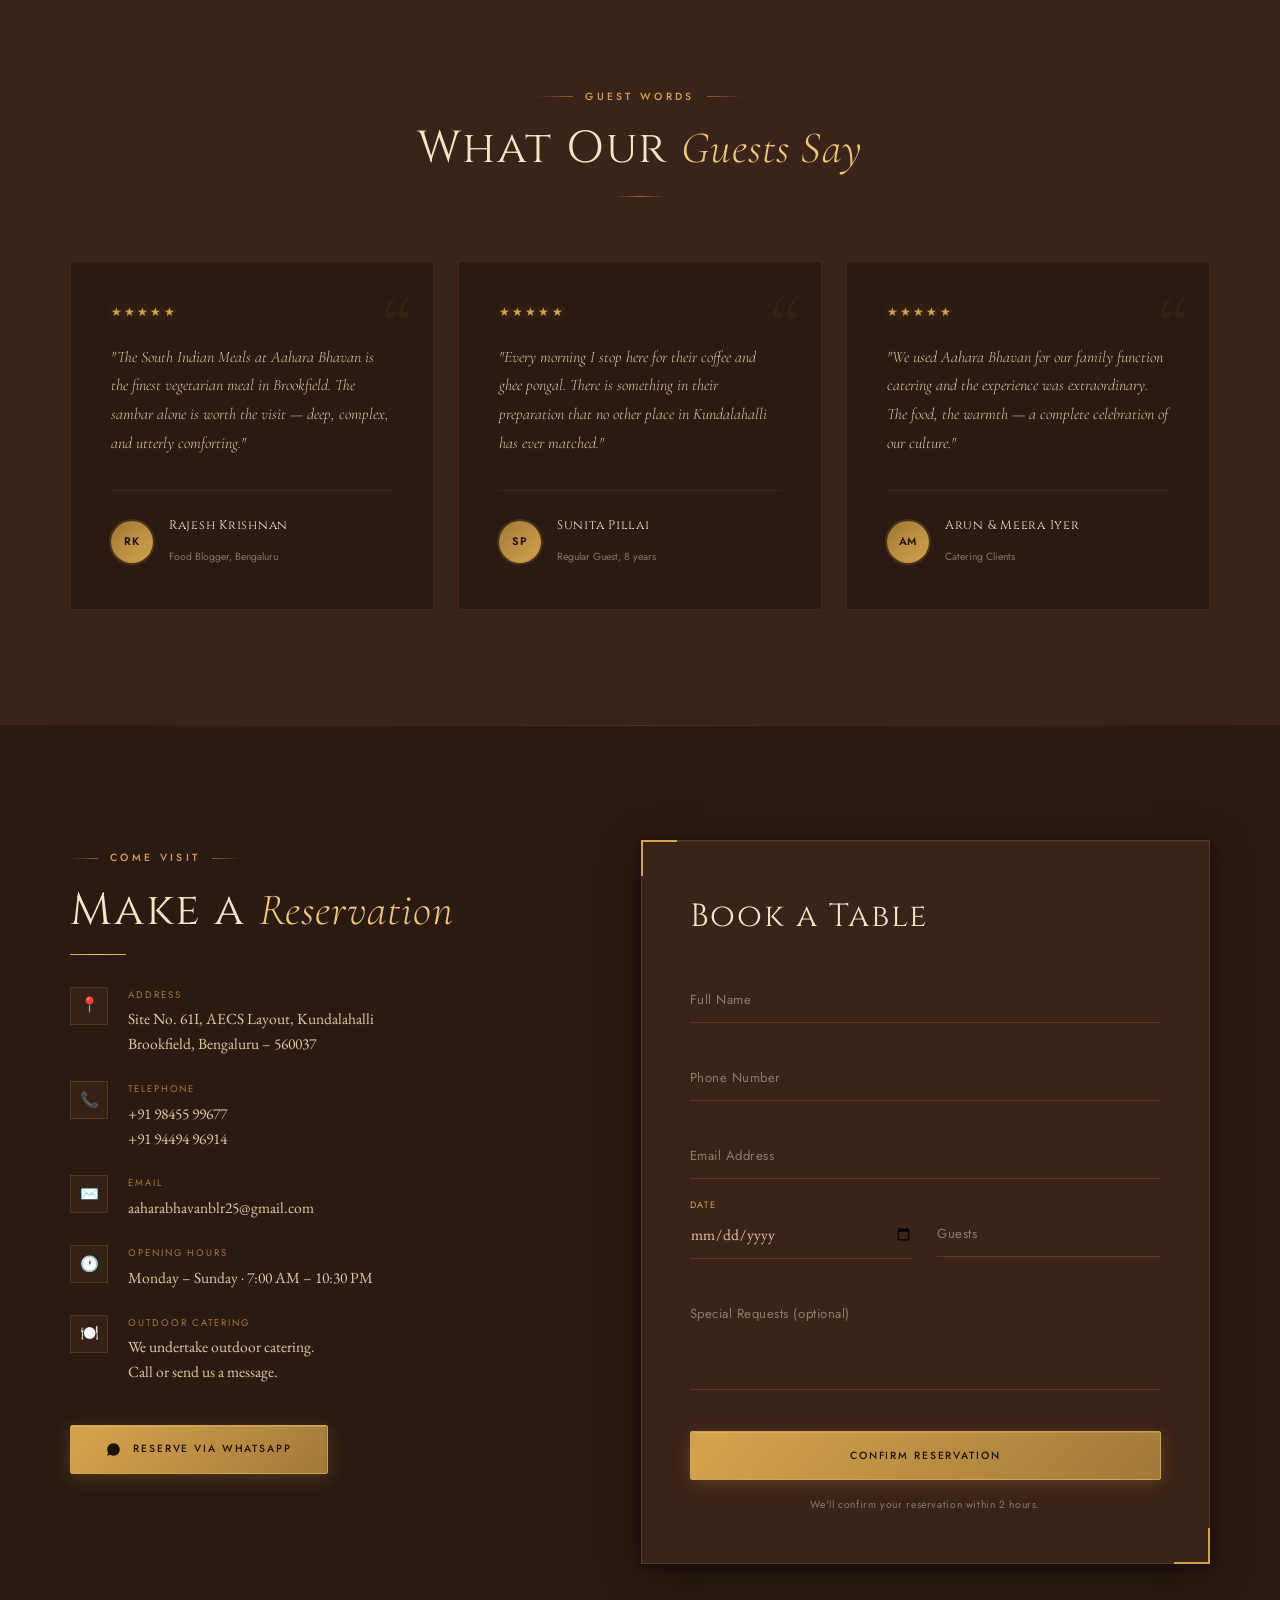
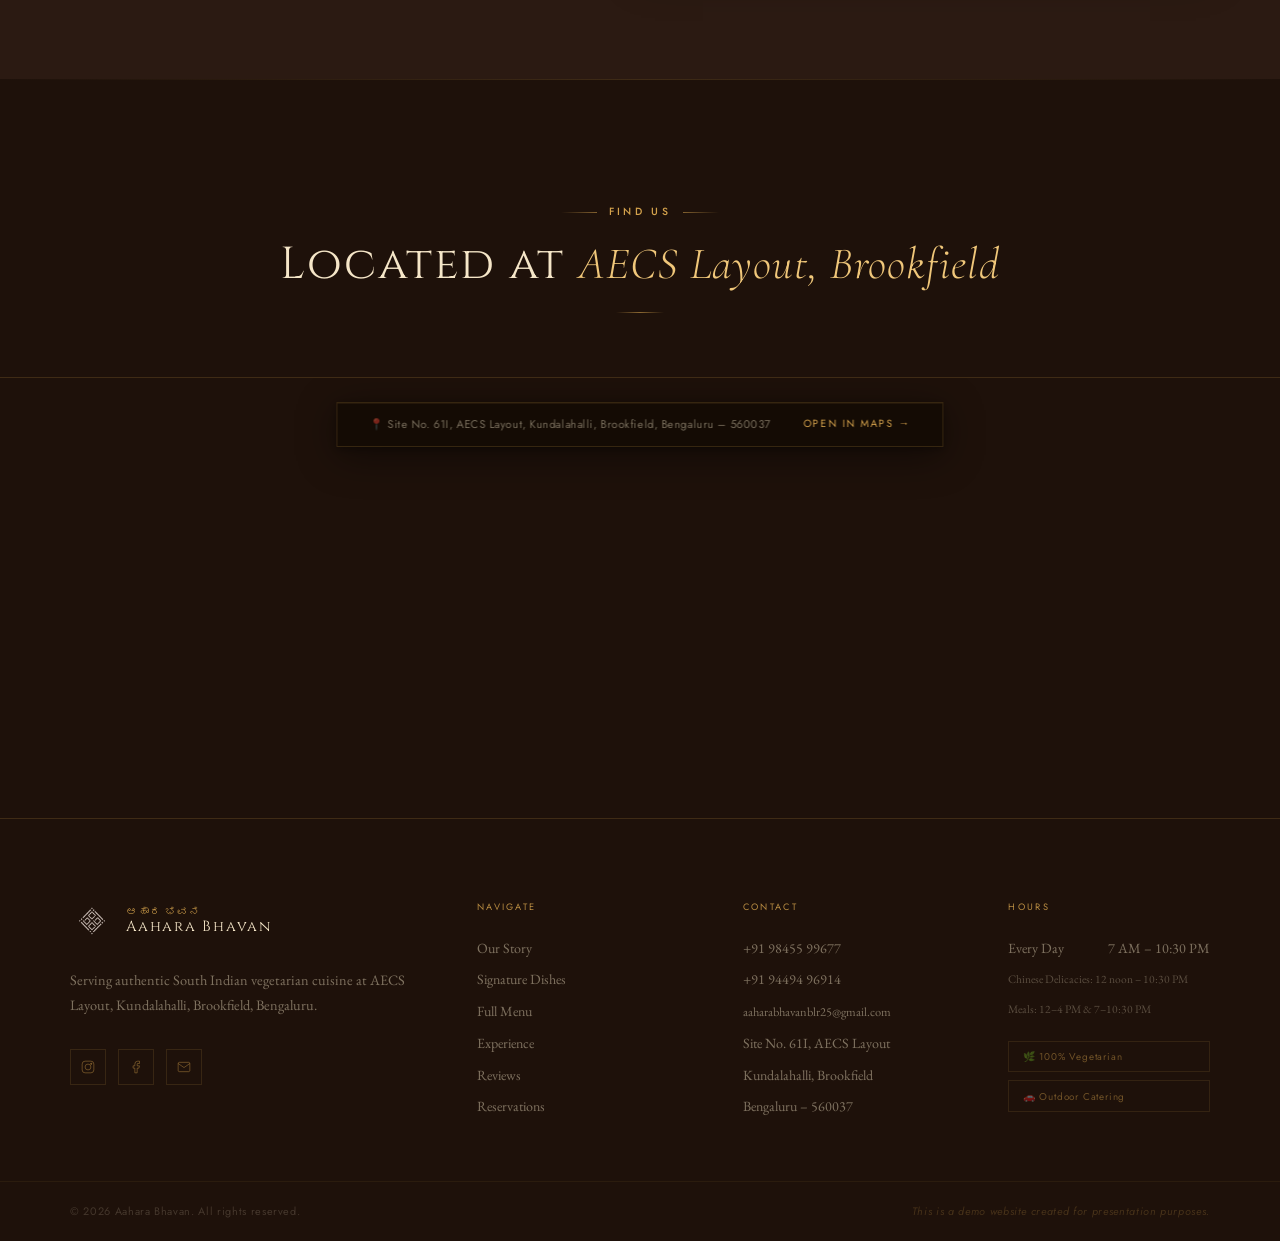
==== commit b59e4b86: "Replace logo and update landing page header background and alignment" ====
--- a/index.html
+++ b/index.html
@@ -34,7 +34,7 @@
 
   <div class="preloader-inner">
     <!-- The actual logo SVG with stroke-draw animation -->
-    <img src="[data-uri]" alt="" class="pl-logo-img" aria-hidden="true" />
+    <img src="logo.png" alt="" class="pl-logo-img" aria-hidden="true" />
     <!-- Text reveal -->
     <div class="pl-text-wrap">
       <p class="pl-name">Aahara Bhavan</p>
@@ -56,7 +56,7 @@
 
     <!-- Logo -->
     <a href="#hero" class="nav-logo" aria-label="Aahara Bhavan Home">
-      <img src="[data-uri]